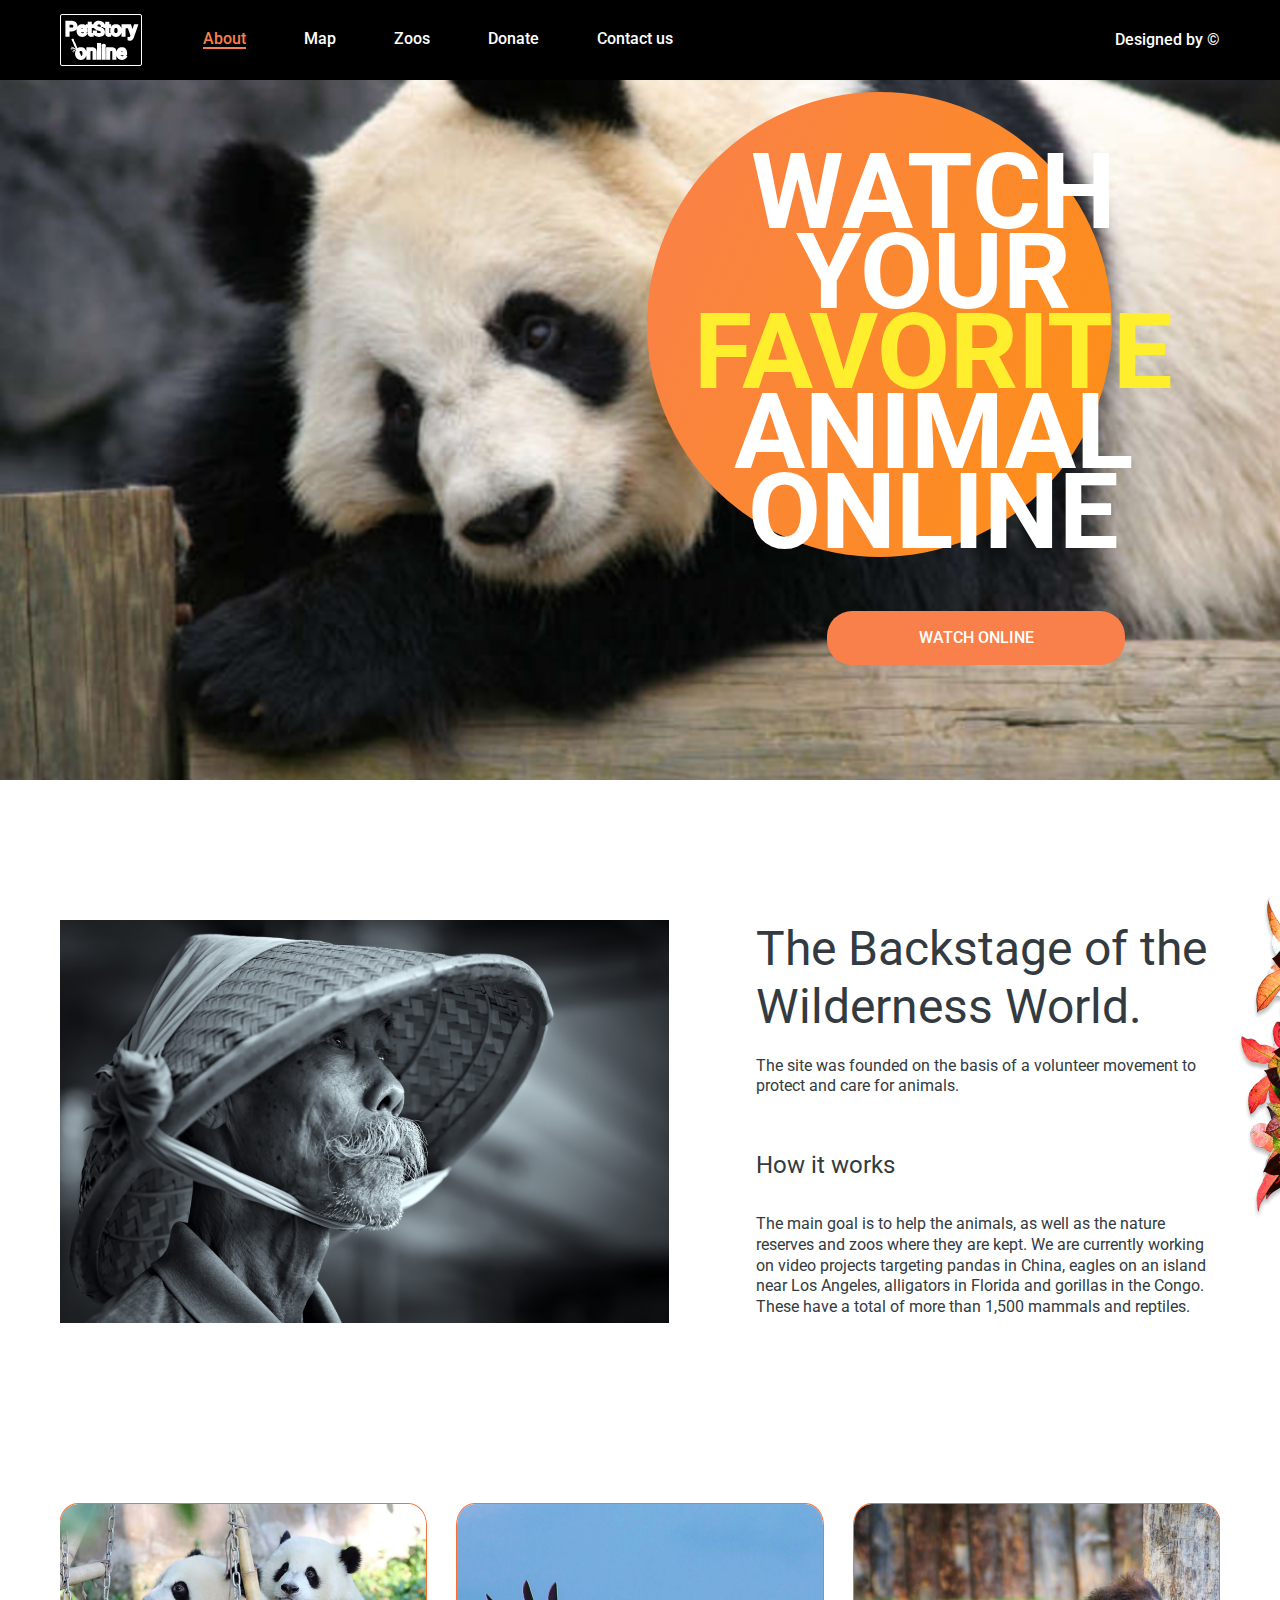
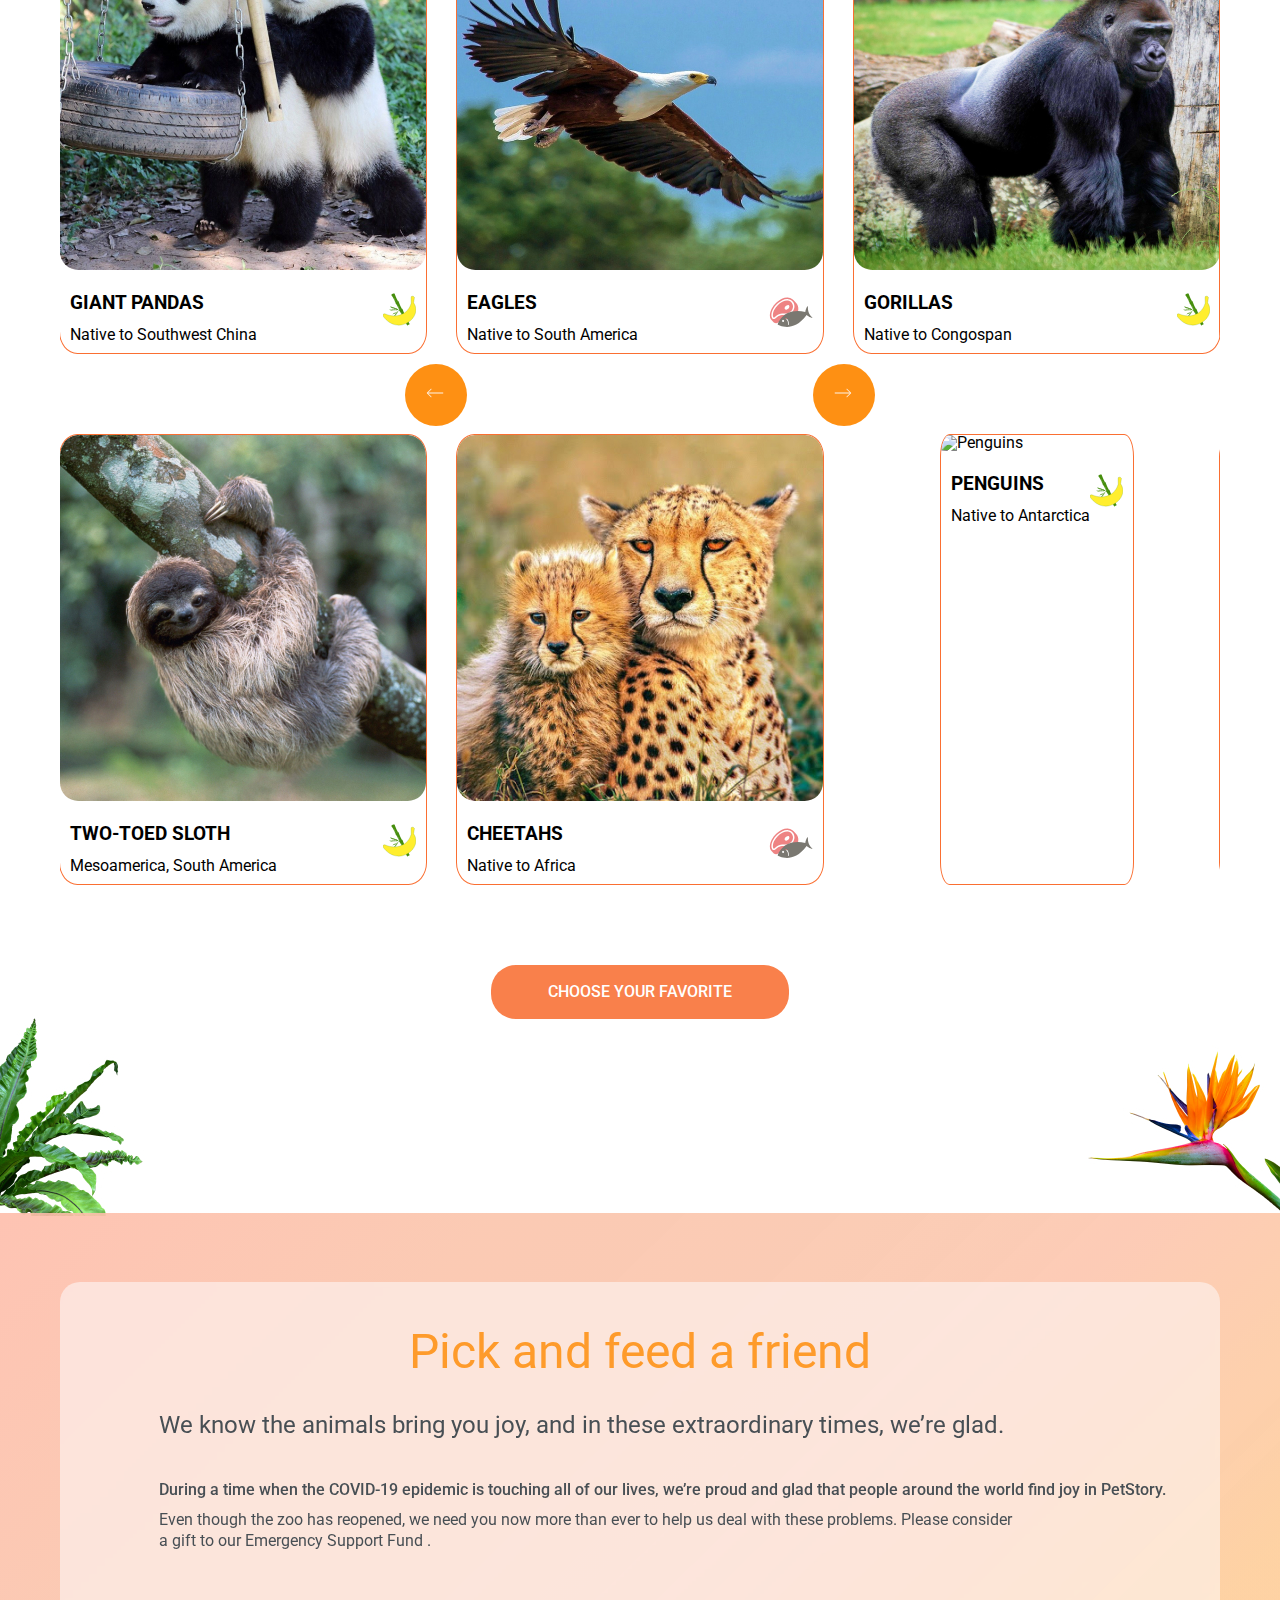
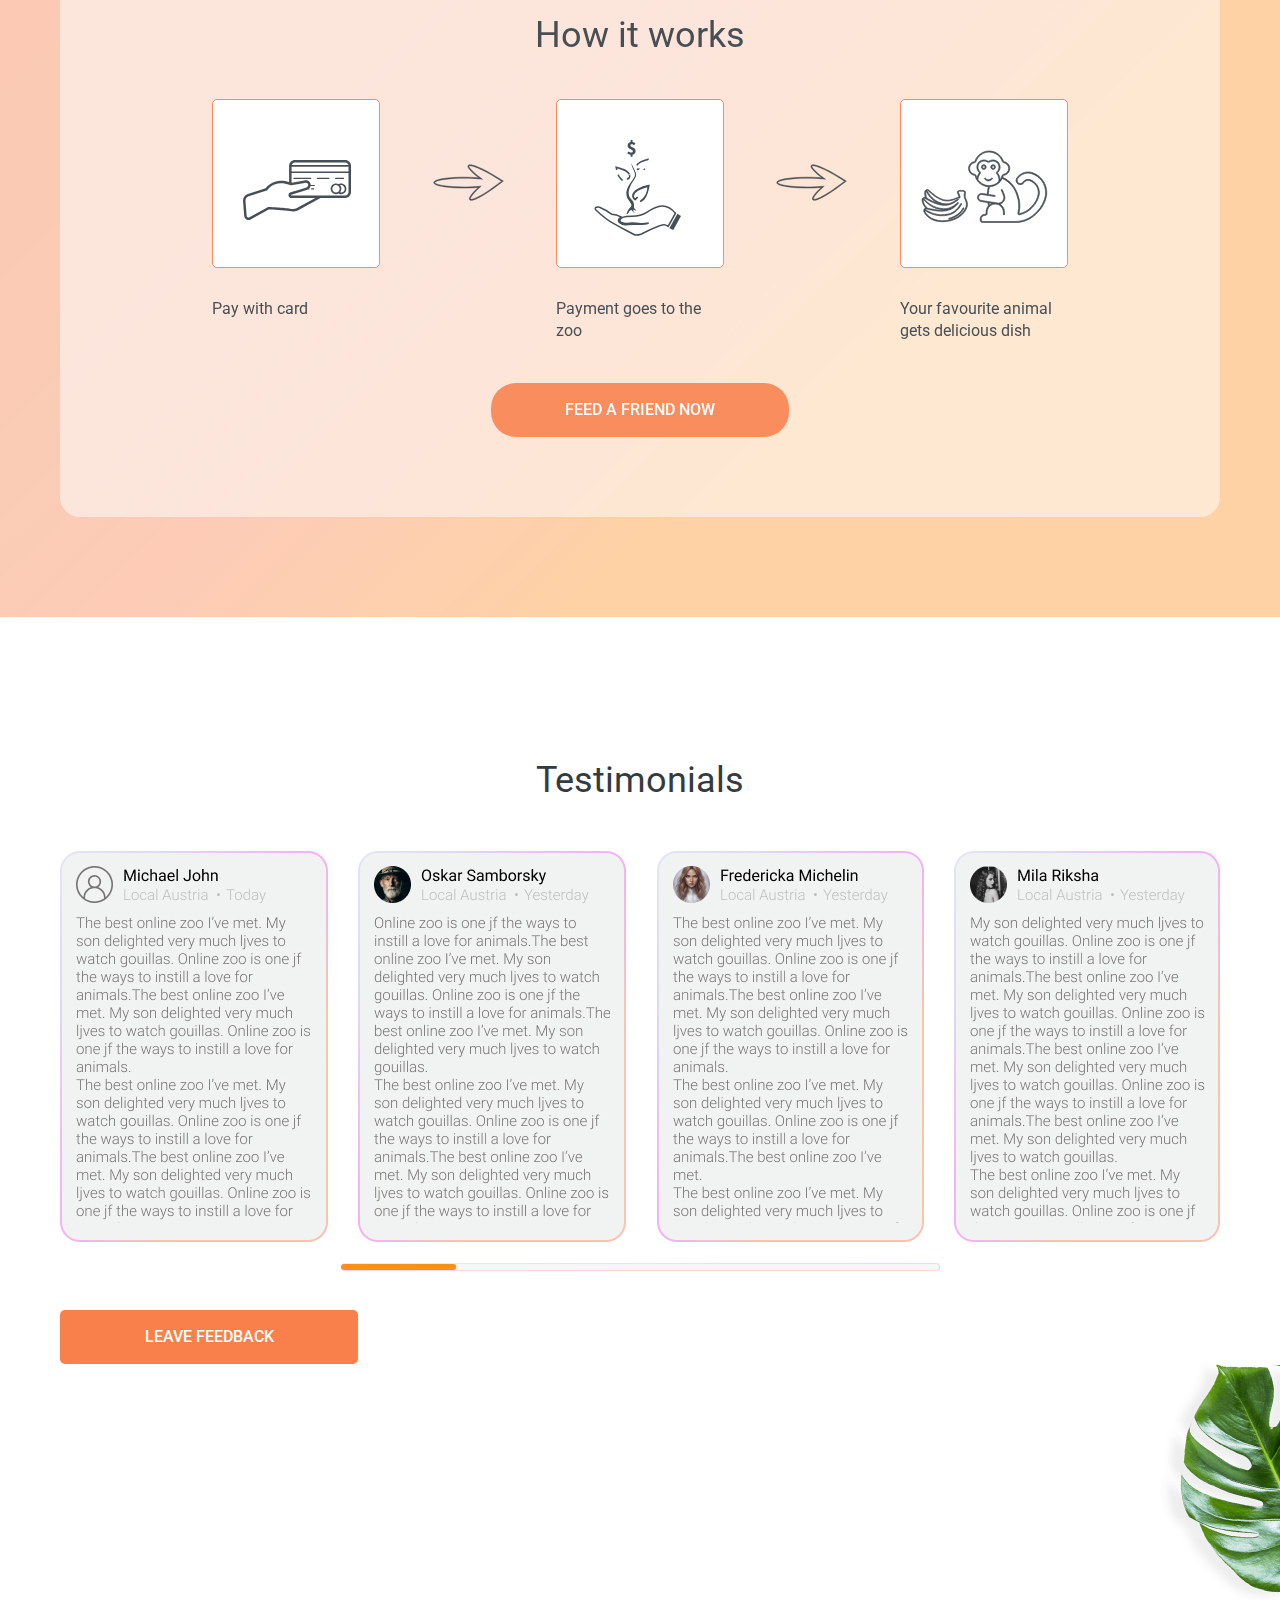
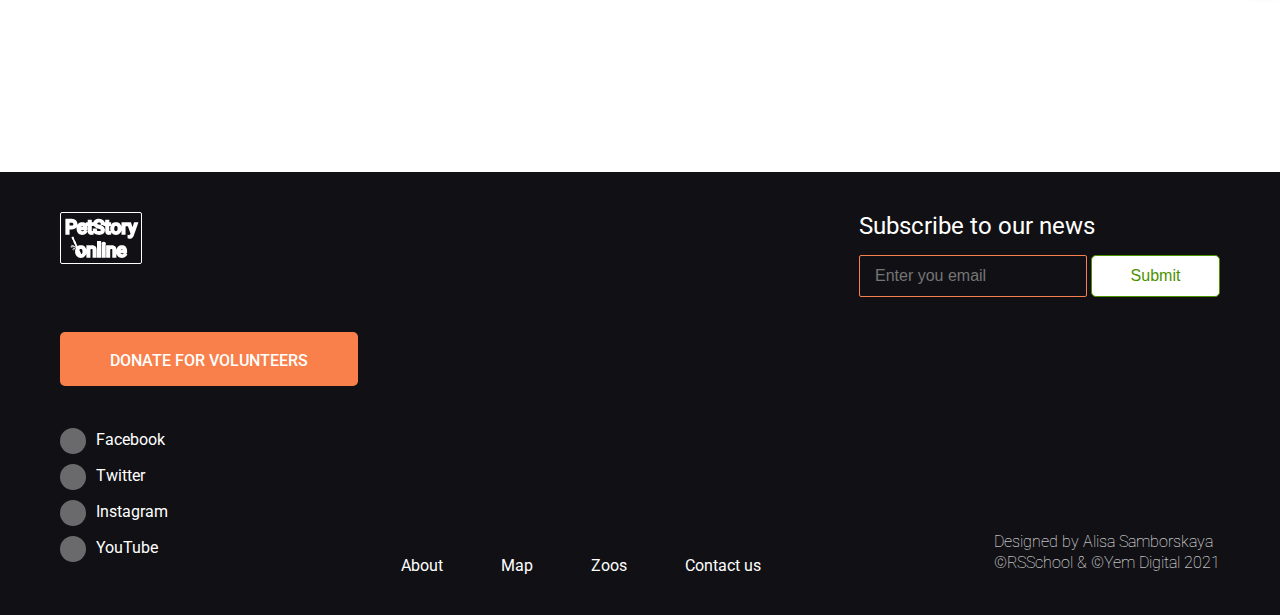
==== index.html @ d01688de "docs:add project on my git hub" ====
<!DOCTYPE html>
<html lang="en">

<head>
	<meta charset="UTF-8" />
	<meta http-equiv="X-UA-Compatible" content="IE=edge" />
	<meta name="viewport" content="width=device-width, initial-scale=1.0" />
	<link rel="stylesheet" href="./pages/desktop_petstory/style.css">
	<link href="https://fonts.googleapis.com/css2?family=Roboto:wght@100;300;400;500;700&display=swap"
		rel="stylesheet" />
	<title>Petstory</title>
</head>

<body>
	<div class="wrapper">
		<header class="header">
			<div class="header__conteiner conteiner">
				<div class="header__logo logo">
					<a class="logo__link" id="logotype" href="#">
						<img class="logo__image" src="./assets/icons/logo_footer.svg" alt="logo" />
						<img class="logo__image--mini" src="./assets/icons/PetStory online logo icon min.svg" alt="logo">
					</a>
				</div>

				<div class="header__menu menu">
					<ul class="menu__list">
						<li class="menu__item menu__item--active">
							<a class="menu__links" href="./index.html">About</a>
						</li>
						<li class="menu__item">
							<a class="menu__links" href="#">Map</a>
						</li>
						<li class="menu__item">
							<a class="menu__links" href="#">Zoos</a>
						</li>
						<li class="menu__item">
							<a class="menu__links" href="./pages/desktop_donate/index.html">Donate</a>
						</li>
						<li class="menu__item">
							<a class="menu__links" href="#">Contact us</a>
						</li>
					</ul>
				</div>

				<div class="header__menu-burger menu-burger">
					<div class="menu-burger__icon"><span></span>
						<nav class="menu-burger__body">
							<div class="menu-burger__logo">
								PetStory online
							</div>
							<ul class="menu-burger__list">
								<li class="menu-burger__item menu-burger__item--active"><a href="./index.html"
										class="menu-burger__list">About</a></li>
								<li class="menu-burger__item"><a href="#" class="menu-burger__list">Map</a></li>
								<li class="menu-burger__item"><a href="#" class="menu-burger__list">Zoos</a></li>
								<li class="menu-burger__item"><a href="./pages/desktop_donate/index.html"
										class="menu-burger__list">Donate</a></li>
								<li class="menu-burger__item"><a href="#" class="menu-burger__list">Contact us</a></li>
								<li class="menu-burger__item"><a href="https://www.figma.com/" target="_blank"
										class="menu-burger__list">Designed by ©</a></li>
							</ul>
						</nav>
					</div>

					<div class="menu-burger__fon"></div>
				</div>

				<div class="header__designed"><a href="https://www.figma.com/" target="_blank">Designed by ©</a></div>
			</div>
		</header>

		<main class="page">
			<div class="page__main-blok main-block">
				<div class="main-block__conteiner conteiner">
					<div class="main-block__body">
						<div class="main-block__orange-circle"></div>
						<h1 class="main-block__title">
							Watch your <span>favorite</span> animal online
						</h1>
						<button class="main-block__button button"><a href="https://www.youtube.com/watch?v=OObOQ2GElhA"
								target="_blank">watch online</a></button>
					</div>
				</div>

				<div class="main-block__image ibg">
					<img src="./assets/images/Giant Panda.jpg" alt="Panda" />
				</div>
			</div>
		</main>

		<section class="backstage">
			<div class="backstage__conteiner conteiner">
				<div class="backstage__body">
					<div class="backstage__image">
						<img src="./assets/images/bamboo-cap.jpg" alt="bamboo-cap" />
					</div>
					<div class="backstage__description discription">
						<h2 class="discription__title">
							The Backstage of the Wilderness World.
						</h2>
						<p class="discription__subtitle">
							The site was founded on the basis of a volunteer movement to
							protect and care for animals.
						</p>
						<p class="discription__min-title">How it works</p>
						<p class="discription__subtitle">
							The main goal is to help the animals, as well as the nature
							reserves and zoos where they are kept. We are currently working
							on video projects targeting pandas in China, eagles on an island
							near Los Angeles, alligators in Florida and gorillas in the
							Congo. These have a total of more than 1,500 mammals and
							reptiles.
						</p>
					</div>
					<div class="backstage__flowers-image">
						<img src="./assets/images/flower_foto1.jpg" alt="flower_foto1" />
					</div>
				</div>
			</div>
		</section>

		<section class="gallery">
			<div class="gallery__conteiner conteiner">
				<div class="gallery__body">

					<div class="gallery__slider">

						<div class="gallery__slider-line">

							<div class="gallery__grid-conteiner">

								<div class="gallery__images images">
									<div class="images__animals">
										<img class="images__foto" src="./assets/images/Panda gallery.jpg" alt="panda" />
									</div>
									<div class="images__footer">
										<div class="images__description">
											<p class="images__title">giant Pandas</p>
											<p class="images__sibtitle">Native to Southwest China</p>
										</div>
										<div>
											<img src="./assets/icons/banana-bamboo_icon.svg" alt="banana-bamboo" />
										</div>
									</div>
								</div>

								<div class="gallery__images images">
									<div class="images__animals">
										<img class="images__foto" src="./assets/images/Eagls gallery.jpg" alt="eagl" />
									</div>
									<div class="images__footer">
										<div class="images__description">
											<p class="images__title">Eagles</p>
											<p class="images__sibtitle">Native to South America</p>

										</div>
										<img src="./assets/icons/meet-fish_icon.svg" alt="steak_icon" />
									</div>
								</div>

								<div class="gallery__images images">
									<div class="images__animals">
										<img class="images__foto" src="./assets/images/Gorillaz gallery.jpg" alt="gorillaz" />
									</div>
									<div class="images__footer">
										<div class="images__description">
											<p class="images__title">Gorillas</p>
											<p class="images__sibtitle">Native to Congospan</p>

										</div>
										<img src="./assets/icons/banana-bamboo_icon.svg" alt="banana-bamboo" />
									</div>
								</div>

								<div class="gallery__images images">
									<div class="images__animals">
										<img class="images__foto" src="./assets/images/Seed gallery.jpg" alt="Seed" />
									</div>
									<div class="images__footer">
										<div class="images__description">
											<p class="images__title">Two-toed Sloth</p>
											<p class="images__sibtitle">Mesoamerica, South America</p>
										</div>
										<img src="./assets/icons/banana-bamboo_icon.svg" alt="banana-bamboo" />
									</div>
								</div>

								<div class="gallery__images images">
									<div class="images__animals">
										<img class="images__foto" src="./assets/images/Leopard gallery.jpg" alt="Leopard" />
									</div>
									<div class="images__footer">
										<div class="images__description">
											<p class="images__title">Cheetahs</p>
											<p class="images__sibtitle">Native to Africa</p>
										</div>
										<img src="./assets/icons/meet-fish_icon.svg" alt="steak_icon" />
									</div>
								</div>

								<div class="gallery__images images">
									<div class="images__animals">
										<img class="images__foto" src="./assets/images/penguins gallery.jpg" alt="Penguins" />
									</div>
									<div class="images__footer">
										<div class="images__description">
											<p class="images__title">Penguins</p>
											<p class="images__sibtitle">Native to Antarctica</p>
										</div>
										<img src="./assets/icons/banana-bamboo_icon.svg" alt="banana-bamboo" />
									</div>
								</div>
							</div>

							<div class="gallery__grid-conteiner">

								<div class="gallery__images images">
									<div class="images__animals">
										<img class="images__foto" src="./assets/images/bears gallery.jpg" alt="bears" />
									</div>
									<div class="images__footer">
										<div class="images__description">
											<p class="images__title">Bears</p>
											<p class="images__sibtitle">Native to America, Europe, Asia</p>
										</div>
										<div>
											<img src="./assets/icons/meet-fish_icon.svg" alt="steak_icon" />
										</div>
									</div>
								</div>

								<div class="gallery__images images">
									<div class="images__animals">
										<img class="images__foto" src="./assets/images/elephants gallery.jpg" alt="elephants" />
									</div>
									<div class="images__footer">
										<div class="images__description">
											<p class="images__title">Elephants</p>
											<p class="images__sibtitle">Native to Africa</p>

										</div>
										<img src="./assets/icons/banana-bamboo_icon.svg" alt="banana-bamboo" />
									</div>
								</div>

								<div class="gallery__images images">
									<div class="images__animals">
										<img class="images__foto" src="./assets/images/giraffes gallery.jpg" alt="giraffes" />
									</div>
									<div class="images__footer">
										<div class="images__description">
											<p class="images__title">Giraffes</p>
											<p class="images__sibtitle">Native to Africa</p>

										</div>
										<img src="./assets/icons/banana-bamboo_icon.svg" alt="banana-bamboo" />
									</div>
								</div>

								<div class="gallery__images images">
									<div class="images__animals">
										<img class="images__foto" src="./assets/images/kangaroos gallery.jpg" alt="kangaroos" />
									</div>
									<div class="images__footer">
										<div class="images__description">
											<p class="images__title">Kangaroos</p>
											<p class="images__sibtitle">Native to Australia</p>
										</div>
										<img src="./assets/icons/banana-bamboo_icon.svg" alt="banana-bamboo" />
									</div>
								</div>

								<div class="gallery__images images">
									<div class="images__animals">
										<img class="images__foto" src="./assets/images/lions gallery.jpg" alt="lions" />
									</div>
									<div class="images__footer">
										<div class="images__description">
											<p class="images__title">Lions</p>
											<p class="images__sibtitle">Native to Africa</p>
										</div>
										<img src="./assets/icons/meet-fish_icon.svg" alt="steak_icon" />
									</div>
								</div>

								<div class="gallery__images images">
									<div class="images__animals">
										<img class="images__foto" src="./assets/images/zebras gallery.jpg" alt="Zebras" />
									</div>
									<div class="images__footer">
										<div class="images__description">
											<p class="images__title">Zebras</p>
											<p class="images__sibtitle">Native to Africa</p>
										</div>
										<img src="./assets/icons/banana-bamboo_icon.svg" alt="banana-bamboo" />
									</div>
								</div>
							</div>

							<div class="gallery__grid-conteiner">
								<div class="gallery__images images">
									<div class="images__animals">
										<img class="images__foto" src="./assets/images/penguins gallery.jpg" alt="Penguins" />
									</div>
									<div class="images__footer">
										<div class="images__description">
											<p class="images__title">Penguins</p>
											<p class="images__sibtitle">Native to Antarctica</p>
										</div>
										<img src="./assets/icons/banana-bamboo_icon.svg" alt="banana-bamboo" />
									</div>
								</div>

								<div class="gallery__images images">
									<div class="images__animals">
										<img class="images__foto" src="./assets/images/lions gallery.jpg" alt="lions" />
									</div>
									<div class="images__footer">
										<div class="images__description">
											<p class="images__title">Lions</p>
											<p class="images__sibtitle">Native to Africa</p>
										</div>
										<img src="./assets/icons/meet-fish_icon.svg" alt="steak_icon" />
									</div>
								</div>

								<div class="gallery__images images">
									<div class="images__animals">
										<img class="images__foto" src="./assets/images/Seed gallery.jpg" alt="Seed" />
									</div>
									<div class="images__footer">
										<div class="images__description">
											<p class="images__title">Two-toed Sloth</p>
											<p class="images__sibtitle">Mesoamerica, South America</p>
										</div>
										<img src="./assets/icons/banana-bamboo_icon.svg" alt="banana-bamboo" />
									</div>
								</div>

								<div class="gallery__images images">
									<div class="images__animals">
										<img class="images__foto" src="./assets/images/Gorillaz gallery.jpg" alt="gorillaz" />
									</div>
									<div class="images__footer">
										<div class="images__description">
											<p class="images__title">Gorillas</p>
											<p class="images__sibtitle">Native to Congospan</p>

										</div>
										<img src="./assets/icons/banana-bamboo_icon.svg" alt="banana-bamboo" />
									</div>
								</div>

								<div class="gallery__images images">
									<div class="images__animals">
										<img class="images__foto" src="./assets/images/giraffes gallery.jpg" alt="giraffes" />
									</div>
									<div class="images__footer">
										<div class="images__description">
											<p class="images__title">Giraffes</p>
											<p class="images__sibtitle">Native to Africa</p>

										</div>
										<img src="./assets/icons/banana-bamboo_icon.svg" alt="banana-bamboo" />
									</div>
								</div>

								<div class="gallery__images images">
									<div class="images__animals">
										<img class="images__foto" src="./assets/images/Eagls gallery.jpg" alt="eagl" />
									</div>
									<div class="images__footer">
										<div class="images__description">
											<p class="images__title">Eagles</p>
											<p class="images__sibtitle">Native to South America</p>

										</div>
										<img src="./assets/icons/meet-fish_icon.svg" alt="steak_icon" />
									</div>
								</div>


							</div>
						</div>
					</div>

					<div class="gallery__button">
						<button class="gallery__button-style button">
							choose your favorite
						</button>
					</div>

					<div class="gallery__slider-circle">
						<div class="gallery__circle gallery__circle--left">
							<img class="gallery__vector--left" src="./assets/icons/Vector strelka left.svg" alt="circle-left">
						</div>
						<div class="gallery__circle gallery__circle--right">
							<img class="gallery__vector--right" src="./assets/icons/Vector strelka right.svg"
								alt="circle-right">
						</div>
					</div>

					<div class="gallery__flowers">
						<div class="gallery__flowers--left">
							<img class="gallery__palm--max" src="./assets/images/palm_foto.jpg" alt="palm_foto">
							<img class="gallery__palm--min" src="./assets/images/palm_foto-adaptiv.jpg" alt="palm_fono2">
						</div>

						<div class="gallery__flowers--right">
							<img class="gallery__strelitzia--max" src="./assets/images/strelitzia 1.jpg" alt="strelitzia">
							<img class="gallery__strelitzia--min" src="./assets/images/strelitzia 1 adaptiv.jpg"
								alt="strelitzia">
						</div>
					</div>
				</div>
			</div>
		</section>

		<section class="peak-and-feed">
			<div class="peak-and-feed__conteiner conteiner">
				<div class="peak-and-feed__body">
					<h2 class="peak-and-feed__title"><a href="./pages/desktop_donate/index.html"> Pick and feed a friend</a>
					</h2>
					<div class="peak-and-feed__description">
						<p class="peak-and-feed__subtitle">We know the animals bring you joy, and in these extraordinary
							times, we’re glad.</p>
						<p class="peak-and-feed__text">During a time when the COVID-19 epidemic is touching all of our lives,
							we’re proud and glad that people around the world find joy in PetStory.</p>
						<p class="peak-and-feed__subtext">Even though the zoo has reopened, we need you now more than ever to
							help us deal with these problems. Please consider<br> a gift to our <a
								href="./pages/desktop_donate/index.html">Emergency Support Fund .</a> </p>
					</div>

					<p class="peak-and-feed__how-it-works">How it works</p>

					<div class="peak-and-feed__card card">
						<div class="card__items">
							<div class="card__icon">
								<img class="card__images--pay" src="./assets/icons/pay.svg" alt="pay">
							</div>
							<p class="card__text">Pay with card</p>
						</div>

						<div class="card__strelka">
							<img class="card__vector" src="./assets/icons/VectorBigStrelka.svg" alt="Vector">
							<img class="card__vector--green-up" src="./assets/icons/green_arrow.svg" alt="green vector">
						</div>

						<div class="card__items">
							<div class="card__icon">
								<img class="card__images--zoo" src="./assets/icons/zoo.svg" alt="zoo">
							</div>
							<p class="card__text">Payment goes to the zoo</p>
						</div>


						<div class="card__strelka">
							<img class="card__vector" src="./assets/icons/VectorBigStrelka.svg" alt="Vector">
							<img class="card__vector--green-down" src="./assets/icons/green_arrow.svg" alt="green vector">
						</div>

						<div class="card__items">
							<div class="card__icon">
								<img class="card__images--monkey" src="./assets/icons/monkey.svg" alt="monkey">
							</div>
							<p class="card__text">Your favourite animal gets delicious dish</p>
						</div>
					</div>

					<button class="peak-and-feed__button button"><a href="./pages/desktop_donate/index.html"> Feed a friend
							now</a></button>
				</div>

			</div>
		</section>

		<section class="testimonials">
			<div class="testimonials__conteiner conteiner">
				<div class="testimonials__body">

					<h3 class="testimonials__title">Testimonials</h3>

					<div class="testimonials__items">

						<div class="testimonials__card">
							<img src="./assets/images/testimonials1.jpg" alt="testimonials">
						</div>

						<div class="testimonials__card">
							<img class="testimonials__images--max" src="./assets/images/testimonials2.jpg" alt="testimonials">
							<img class="testimonials__images--min" src="./assets/images/testimonials-adaptiv.jpg"
								alt="testimonials">
						</div>

						<div class="testimonials__card">
							<img class="testimonials__images--max" src="./assets/images/testimonials3.jpg" alt="testimonials">
							<img class="testimonials__images--min" src="./assets/images/testimonials-adaptiv2.jpg"
								alt="testimonials">
						</div>

						<div class="testimonials__card">
							<img class="testimonials__images--max" src="./assets/images/testimonials4.jpg" alt="testimonials">
							<img class="testimonials__images--min" src="./assets/images/testimonials-adaptiv3.jpg"
								alt="testimonials">
						</div>
					</div>

					<div class="testimonials__scrool">
						<img src="./assets/icons/line_scrol.svg" alt="line_scrol">
					</div>

					<button class="testimonials__button button">leave feedback</button>

					<div class="testimonials__foto">
						<img class="testimonials__flower" src="./assets/images/leav_foto.jpg" alt="leav_foto">
					</div>

				</div>
			</div>
		</section>

		<footer class="footer">
			<div class="footer__conteiner conteiner">
				<div class="footer__active">
					<div class="footer__logo-donate">
						<div class="footer__logo">
							<a href="#logotype">
								<img class="footer__logo--max" src="./assets/icons/logo_footer.svg" alt="logo">

							</a>
						</div>
						<div class="footer__button button"><a href="./pages/desktop_donate/index.html">donate for
								volunteers</a></div>
					</div>
					<div class="footer__input input">

						<div class="input__text">Subscribe to our news</div>

						<div class="input__subscrible">
							<input class="input__email" type="email" placeholder="Enter you email">
							<button class="input__button">Submit</button>

						</div>



					</div>
					<div class="footer__social--adaptiv">
						<a href="https://uk-ua.facebook.com" target="_blank" class="footer__links"><span><img
									src="./assets/icons/Ellipse for social.svg" alt="Ellipse"></span></a>
						<a href="https://twitter.com/?lang=ru" target="_blank" class="footer__links"><span><img
									src="./assets/icons/Ellipse for social.svg" alt="Ellipse"></span></a>
						<a href="https://www.instagram.com" target="_blank" class="footer__links"><span><img
									src="./assets/icons/Ellipse for social.svg" alt="Ellipse"></span></a>
						<a href="https://www.youtube.com" target="_blank" class="footer__links"><span><img
									src="./assets/icons/Ellipse for social.svg" alt="Ellipse"></span></a>
					</div>
				</div>

				<div class="footer__navigation">
					<div class="footer__social">
						<a href="https://uk-ua.facebook.com" target="_blank" class="footer__links"><span><img
									src="./assets/icons/Ellipse for social.svg" alt="Ellipse"></span>Facebook</a>
						<a href="https://twitter.com/?lang=ru" target="_blank" class="footer__links"><span><img
									src="./assets/icons/Ellipse for social.svg" alt="Ellipse"></span>Twitter</a>
						<a href="https://www.instagram.com" target="_blank" class="footer__links"><span><img
									src="./assets/icons/Ellipse for social.svg" alt="Ellipse"></span>Instagram</a>
						<a href="https://www.youtube.com" target="_blank" class="footer__links"><span><img
									src="./assets/icons/Ellipse for social.svg" alt="Ellipse"></span>YouTube</a>
					</div>

					<div class="footer__menu menu">
						<ul class="menu__list">
							<li class="menu__item">
								<a class="menu__links" href="#">About</a>
							</li>
							<li class="menu__item">
								<a class="menu__links" href="#">Map</a>
							</li>
							<li class="menu__item">
								<a class="menu__links" href="#">Zoos</a>
							</li>
							<li class="menu__item">
								<a class="menu__links" href="#">Contact us</a>
							</li>
						</ul>
					</div>

					<div class="footer__design">
						<p class="footer__end">Designed by Alisa Samborskaya</p>
						<p class="footer__end">©RSSchool & ©Yem Digital 2021</p>
					</div>

				</div>



			</div>

			<div class="footer__adaptiv adaptiv">
				<div class="adaptiv__logo">
					<img class="adaptiv__logo--min" src="./assets/icons/PetStory online footer adaptiv.svg" alt="logo">
				</div>

				<div class="adaptiv__social">
					<a href="https://uk-ua.facebook.com" target="_blank" class="footer__links"><span><img
								src="./assets/icons/Ellipse for social.svg" alt="Ellipse"></span></a>
					<a href="https://twitter.com/?lang=ru" target="_blank" class="footer__links"><span><img
								src="./assets/icons/Ellipse for social.svg" alt="Ellipse"></span></a>
					<a href="https://www.instagram.com" target="_blank" class="footer__links"><span><img
								src="./assets/icons/Ellipse for social.svg" alt="Ellipse"></span></a>
					<a href="https://www.youtube.com" target="_blank" class="footer__links"><span><img
								src="./assets/icons/Ellipse for social.svg" alt="Ellipse"></span></a>
				</div>

				<div class="adaptiv__button button"><a href="./pages/desktop_donate/index.html">donate for volunteers</a>
				</div>

				<div class="footer__design">
					<p class="footer__end">Designed by Alisa Samborskaya</p>
					<p class="footer__end">©RSSchool & ©Yem Digital 2021</p>
				</div>

				<div class="adaptiv__menu menu">
					<ul class="menu__list">
						<li class="menu__item">
							<a class="menu__links" href="#">About</a>
						</li>
						<li class="menu__item">
							<a class="menu__links" href="#">Map</a>
						</li>
						<li class="menu__item">
							<a class="menu__links" href="#">Zoos</a>
						</li>
						<li class="menu__item">
							<a class="menu__links" href="#">Contact us</a>
						</li>
					</ul>
				</div>
			</div>
		</footer>
	</div>

	<script src="./pages/desktop_petstory/script.js"></script>
</body>

</html>
---- pages/desktop_petstory/style.css ----
/*---------add font recoleta regular-----------------------------------------------------------------------------------*/
@font-face {
	font-family: 'Recoleta';
	src: local('Recoleta Regular'), local('Recoleta-Regular'),
		url('../../assets/fonts/Recoleta-Regular/Recoleta-Regular.woff2') format('woff2'),
		url('../../assets/fonts/Recoleta-Regular/Recoleta-Regular.woff') format('woff'),
		url('../../assets/fonts/Recoleta-Regular/Recoleta-Regular.ttf') format('truetype');
	font-weight: 400;
	font-style: normal;
}

/*----------add zero style---------------------------------------------------------------------------------*/
* {
	padding: 0px;
	margin: 0px;
	border: 0px;
}

*,
*:before,
*:after {
	box-sizing: border-box;
}

html,
body {
	height: 100%;
	min-width: 320px;
	max-width: 1600px;
	margin: 0 auto;
}

body {
	font-family: 'Roboto', sans-serif;
	color: #000;
	line-height: 1;
	font-size: 16px;
	-ms-text-size-adjust: 100%;
	-moz-text-size-adjust: 100%;
	-webkit-text-size-adjust: 100%;
	-webkit-font-smoothing: antialiased;
	-moz-osx-font-smoothing: grayscale;
}

body._lock {
	overflow: hidden;
}

input,
button,
textarea {
	font-size: inherit;
}

button {
	cursor: pointer;
	color: inherit;
	background-color: inherit;
}

a {
	color: inherit;
}

a:link,
a:visited {
	text-decoration: none;
}

a:hover {
	text-decoration: none;
}

ul li {
	list-style: none;
}

img {
	vertical-align: top;
}

h1,
h2,
h3,
h4,
h5,
h6 {
	font-weight: inherit;
	font-size: inherit;
}

/*--------------------------------------------------------------------------------------------*/
.wrapper {
	min-height: 100%;
	overflow: hidden;
}

.conteiner {
	max-width: 1160px;
	margin: 0 auto;
}

.ibg {
	position: relative;
}

.ibg img {
	position: absolute;
	width: 100%;
	height: 100%;
	top: 0;
	left: 0;
	object-fit: cover;
}

/*--------HEADER------------------------------------------------------------------------*/

.header {
	background-color: #000;
	height: 80px;
	position: relative;
	z-index: 2;
}

.header__conteiner {
	color: #FFFFFF;
	display: flex;
	justify-content: space-between;
	align-items: center;
	font-family: 'Roboto', sans-serif;
	font-weight: 500;
	font-size: 1rem;

}

.header__logo {
	margin: 14px 0;
}

.logo__link {
	display: block;
}

.logo__image--mini,
.menu-burger__icon {
	display: none;
}

.header__menu {
	margin: 0 320px 0 0;
}

.menu__list {
	display: flex;
}

.menu__item {
	position: relative;
	margin: 0 58px 0 0;
}

.menu__item:last-child {
	margin: 0;
}

.menu__item--active {
	color: #F9804B;
	border-bottom: 2px solid #F9804B;
}

.menu__links:hover {
	color: #F9804B;
	transition: all 0.4s;
}

.menu__item:hover {
	color: #F9804B;
	transition: all 0.4s;
}

.menu__item::after {
	content: " ";
	position: absolute;
	left: 50%;
	width: 0;
	height: 2px;
	background-color: #F9804B;
	transition: all 0.4s;
	bottom: -2px;
}

.menu__item:hover::after {
	left: 0;
	width: 100%;
}

.header__designed a:hover {
	color: #F9804B;
	transition: all 0.4s;
	cursor: pointer;
}

@media (max-width:1220px) {
	.conteiner {
		max-width: 1140px;
	}

	.header__conteiner {
		padding: 0 30px;
	}

	.header__menu {
		margin: 0 180px 0 0;
	}

	.header__conteiner {
		font-weight: 400;
		font-size: 1rem;
	}

	.menu__item {
		margin: 0 48px 0 0;
	}
}

@media (max-width: 992px) {
	.conteiner {
		max-width: 960px;
	}

	.header__menu {
		margin: 0 70px 0 0;
	}

	.menu__item {
		margin: 0 30px 0 0;
	}
}

@media (max-width: 768px) {
	.conteiner {
		max-width: 720px;
	}

	.header {
		position: fixed;
		top: 0;
		left: 0;
		z-index: 10;
		height: 34px;
		width: 100%;
	}

	.header__menu,
	.header__designed,
	.logo__image {
		display: none;
	}

	.logo__image--mini {
		display: block;
	}

	.header__logo {
		margin: 4px 0;
	}

	.menu-burger__icon {
		position: relative;
		display: block;
		width: 25px;
		height: 16px;
		cursor: pointer;
		z-index: 10;
	}

	.menu-burger__icon span,
	.menu-burger__icon::after,
	.menu-burger__icon::before {
		position: absolute;
		height: 2px;
		width: 100%;
		transition: all 0.5s;
		border-radius: 2px;
		background-color: #FFFFFF;
	}

	.menu-burger__icon::after {
		content: " ";
		top: 0;
	}

	.menu-burger__icon::before {
		content: " ";
		bottom: 0;
	}

	.menu-burger__icon span {
		content: " ";
		top: 50%;
		transform: scale(1) translate(0px, -50%);
	}

	.menu-burger__icon._active span {
		transform: scale(0) translate(0px, -50%);
		background-color: #111115;
	}

	.menu-burger__icon._active::after {
		top: 50%;
		transform: rotate(-45deg) translate(0px, -50%);
		background-color: #111115;
		z-index: 1;
	}

	.menu-burger__icon._active::before {
		bottom: 50%;
		transform: rotate(45deg) translate(0px, 50%);
		background-color: #111115;
		z-index: 1;
	}

	.menu-burger__body {
		position: fixed;
		top: 0;
		left: 100%;
		width: 100%;
		height: 329px;
		background-color: #FFFFFF;
		color: #000;
		transition: left 0.4s ease 0s;
		padding: 10px;
		overflow: auto;
	}

	.menu-burger__body._active {
		left: 0;
	}

	.menu-burger__logo {
		width: 65.6px;
		height: 41.6px;
		color: #FE9013;
		text-align: center;
		vertical-align: middle;
		border: 0.8px solid #FE9013;
		border-radius: 2px;
		font-weight: 400;
		font-size: 1rem;
		line-height: 120%;
		margin: 0 0 33px 0
	}

	.menu-burger__item {
		position: relative;
		margin: 0 0 15px 0;
		font-weight: 400;
		font-size: 1rem;
		line-height: 140%;
		color: #333B41;
		transition: all 0.4s;
	}

	.menu-burger__item:hover {
		color: #FE9013;
	}

	.menu-burger__item:last-child {
		margin-bottom: 0;
	}

	.menu-burger__item--active {
		color: #FE9013;
	}

	.menu-burger__fon {
		background: #000000;
		opacity: 0.7;
		height: 100vh;
		width: 100vw;
		position: absolute;
		top: 0;
		left: 0;
		display: none;
		transition: all 0.4s;
	}

	.menu-burger__fon._active {
		display: block;
		transition: all 0.4s;
	}
}

@media (max-width: 576px) {
	.conteiner {
		max-width: 540px;
	}
}


/*-------Page--------------------------------------------------------*/

.main-block {
	position: relative;
}

.main-block__body {
	position: relative;
	z-index: 1;
	max-width: 573px;
	top: 12px;
	left: calc(50% - 465px/2 + 239.5px);
}

.main-block__orange-circle {
	position: absolute;
	z-index: -1;
	width: 465px;
	height: 465px;
	border-radius: 50%;
	/* left: calc(50% - 465px/2 + 239.5px);*/
	background: linear-gradient(113.96deg, #F9804B 1.49%, #FE9013 101.44%);
}

.main-block__title {
	padding: 60px 0 60px 0;
	left: calc(50% - 500.31px/2 + 330.15px);
	font-family: 'Roboto';
	font-style: normal;
	font-weight: 700;
	font-size: 6.656rem;
	line-height: 75%;
	text-align: center;
	text-transform: uppercase;
	color: #FFFFFF;
}

.main-block__title span {
	color: #FFEE2E;
}

.main-block__button {
	margin: 0 0 0 180px;
}

.button {
	width: 298px;
	height: 54px;
	background: #F9804B;
	border-radius: 25px;
	color: #FFFFFF;
	font-family: 'Roboto', sans-serif;
	font-weight: 500;
	font-size: 1rem;
	text-align: center;
	line-height: 1.4rem;
	text-transform: uppercase;
}

.button:hover {
	background: #FE9013;
	transition: all 0.5s;
}

.button:active {
	background: #4B9200;
	transition: all 0s;
}

.main-block__image {
	position: absolute;
	width: 100%;
	height: 700px;
	top: 0;
	left: 0;
}

.main-block__image--donate {
	height: 390px;
}

@media (max-width:1220px) {
	.conteiner {
		max-width: 1140px;
	}

	.main-block__body {
		left: calc(50% - 400.25px/2 + 214.12px);
		max-width: 400px;
	}

	.main-block__image {
		height: 504px;
	}

	.main-block__orange-circle {
		width: 367px;
		height: 367px;
		border-radius: 50%;
		top: -21px;
		right: 100px;
	}

	.main-block__title {
		padding: 40px 0 40px 0;
		font-weight: 700;
		font-size: 5.3125rem;
		line-height: 75%;
	}

	.main-block__button {
		margin: 0 0 0 65px;
	}

	.main-block__image--donate {
		height: 390px;
	}
}

@media (max-width: 992px) {
	.conteiner {
		max-width: 960px;
	}
}

@media (max-width: 872px) {
	.conteiner {
		max-width: 840px;
	}

	.main-block__body {
		left: calc(42% - 400.25px/2 + 214.12px);
	}
}

@media (max-width: 768px) {
	.conteiner {
		max-width: 720px;
	}

	.main-block__body {
		left: calc(50% - 237.6px/2 + 130.44px);
		max-width: 256px;
	}

	.main-block__orange-circle {
		width: 237.6px;
		height: 237.6px;
		top: 30px;
		left: -30px;
	}

	.main-block__title {
		font-size: 3.40125rem;
		line-height: 75%;
		padding: 75px 0 0 0;
	}

	.main-block__image {
		height: 373px;
	}

	.main-block__image--donate {
		height: 335px;
	}

	.main-block__button {
		position: absolute;
		right: 240px;
		bottom: -40px;
	}
}

@media (max-width: 576px) {
	.conteiner {
		max-width: 540px;
	}

	.main-block__body {
		left: calc(50% - 119.09px/2 + 62.45px);
		max-width: 128px;
	}

	.main-block__image--donate {
		height: 187px;
	}

	.main-block__orange-circle {
		width: 119.09px;
		height: 119.09px;
		top: 30px;
		left: -30px;
	}

	.main-block__title {
		font-size: 1.75rem;
		line-height: 75%;
		padding: 50px 0 0 0;
	}

	.main-block__image {
		height: 189px;
	}

	.main-block__button {
		position: absolute;
		right: -8%;
		bottom: -95px;
	}
}


/*-----Backstage------------------------------------------------------------*/

.backstage__body {
	padding: 267px 0 0 0;
}

.backstage__body {
	display: flex;
	position: relative;
}

.backstage__description {
	width: 465px;
	margin: 0 0 0 87px;
}

.discription__title {
	font-weight: 400;
	font-size: 3rem;
	line-height: 120%;
	color: #333B41;
	margin: 0 0 20px 0;

}

.discription__subtitle {
	font-style: normal;
	font-weight: 400;
	font-size: 1rem;
	line-height: 130%;
	color: #333B41;

}

.discription__min-title {
	font-style: normal;
	font-weight: 400;
	font-size: 1.5rem;
	line-height: 120%;
	color: #333B41;
	margin: 54px 0 34px 0;
}

.backstage__flowers-image {
	position: absolute;
	right: -220px;
	top: 135px;
}

@media (max-width:1220px) {
	.conteiner {
		max-width: 1140px;
	}

	.backstage__body {
		padding: 151px 10px 0 10px;
		max-width: 960px;
		margin: 0 auto;
	}

	.backstage__image {
		height: 408px;
		width: 455px;
	}

	.backstage__image img {
		width: 100%;
		height: 100%;
		object-fit: cover;
	}

	.backstage__description {
		max-width: 454px;
		margin: 0 0 0 31px;
	}

	.backstage__flowers-image {
		display: none;
	}

}

@media (max-width: 992px) {
	.conteiner {
		max-width: 960px;
	}

	.backstage__body {
		justify-content: space-between;
	}

	.backstage__image {
		height: 358px;
		width: 405px;
	}

	.backstage__image img {
		width: 100%;
		height: 100%;
		object-fit: cover;
	}

	.discription__title {
		font-size: 2rem;
		line-height: 110%;
		margin: 0 0 10px 0;
	}

	.discription__min-title {
		line-height: 110%;
		margin: 40px 0 25px 0;
	}
}


@media (max-width: 768px) {
	.conteiner {
		max-width: 720px;
	}

	.backstage__description {
		max-width: 75%;
		padding: 0 15px 0 0;
	}

	.backstage__image {
		display: none;
	}

	.backstage__flowers-image {
		display: block;
		height: 476px;
		right: -15px;
		top: 105px;
	}

	.backstage__flowers-image img {
		height: 100%;
	}

	.discription__title {
		font-size: 3rem;
		line-height: 110%;
		margin: 0 0 20px 0;
	}

	.discription__min-title {
		font-size: 1.5rem;
		line-height: 110%;
		margin: 30px 0 20px 0;
	}
}


@media (max-width: 576px) {
	.conteiner {
		max-width: 540px;
	}

	.backstage__description {
		max-width: none;
		padding: 0 45px 0 0;
	}

	.discription__title {
		font-size: 1.5rem;
		margin: 0 0 10px 0;
	}

	.discription__min-title {
		font-size: 1.5em;
		margin: 20px 0 10px 0;
	}

	.backstage__flowers-image {
		display: block;
		height: 217px;
		right: -15px;
		top: 95px;
	}

	.backstage__flowers-image img {
		height: 100%;
	}

}


/*--------Gallery-------------------------------------------------------------*/

.gallery__body {
	margin: 180px 0 92px 0;

}

.gallery__grid-conteiner {
	display: grid;
	grid-template: 1fr 1fr / 1fr 1fr 1fr;
	gap: 80px 30px;
	justify-items: center;
}

.gallery__line {
	display: flex;
	transition: all ease 1s;
}

.gallery__images {
	border: 1px solid #FA6F32;
	border-radius: 5%;
	position: relative;
	cursor: pointer;
	overflow: hidden;
	transition: all 0.4s;
}

.images__slide {
	position: absolute;
	bottom: -8px;
	opacity: 1;
	transition: all 0.5s;
}

.images__animals {
	border-radius: 5%;
	overflow: hidden;
	transition: all 0.4s;
}

.gallery__images:hover .images__animals {
	transform: scale(1.1);
	transition: all 0.5s;
}

.gallery__images:hover .images__footer {
	color: #FFFFFF;
	background-color: #000000;
	transition: all 0.4s;
}

.images__footer {
	display: flex;
	justify-content: space-between;
	align-items: center;
	padding: 10px 10px;
	transition: all 0.2s;
}

.images__title {
	font-style: normal;
	font-weight: 700;
	font-size: 1.2rem;
	line-height: 140%;
	text-transform: uppercase;
	margin: 10px 0;
}

.images__subtittle {
	font-style: normal;
	font-weight: 300;
	font-size: 0.9375rem;
	line-height: 120%;
}

.gallery__slider {
	overflow: hidden;
}

.gallery__slider-line {
	display: flex;
	transition: all 0.5s;
}

.gallery__button {
	display: flex;
	justify-content: space-around;
	margin: 80px 0 0 0;
}

.gallery__slider-circle {
	display: flex;
	justify-content: space-between;
	position: relative;
	bottom: 645px;
}

.gallery__circle {
	width: 62px;
	height: 62px;
	border-radius: 50%;
	background-color: #FE9013;
	cursor: pointer;
}

.gallery__circle:active {
	background-color: #4B9200;
}

.gallery__circle--left {
	position: relative;
	right: 100px;
}

.gallery__vector--left {
	position: absolute;
	top: 24px;
	left: 21px;
}

.gallery__circle--right {
	position: relative;
	left: 100px;
}

.gallery__vector--right {
	position: absolute;
	top: 24px;
	left: 21px;
}

.gallery__flowers {
	position: relative;
}

.gallery__flowers--left {
	position: absolute;
	bottom: -95px;
	left: -220px;
	z-index: -1;
}

.gallery__palm--min {
	display: none;
}

.gallery__flowers--right {
	position: absolute;
	bottom: -95px;
	z-index: -1;
	left: 1012px;
}

.gallery__strelitzia--min {
	display: none;
}

@media (max-width:1380px) {

	.gallery__body {
		margin: 180px 0 132px 0;
	}

	.gallery__slider-circle {
		justify-content: space-evenly;
		bottom: 655px;
	}

	.gallery__circle--left {
		right: 0;
	}

	.gallery__circle--right {
		left: 0;
	}

	.gallery__palm--max,
	.gallery__strelitzia--max {
		display: none;
	}

	.gallery__palm--min,
	.gallery__strelitzia--min {
		display: block;
	}

	.gallery__flowers--left {
		bottom: -135px;
		left: -100px;
	}

	.gallery__flowers--right {
		bottom: -135px;
		left: 1015px;
	}

}

@media (max-width:1220px) {
	.conteiner {
		max-width: 1140px;
		margin: 0 auto;
	}

	.gallery__body {
		margin: 142px 0 85px 0;
	}

	.gallery__grid-conteiner {
		padding: 0 20px;
	}

	.gallery__grid-conteiner--hide {
		margin: 0px 0 0 200px;
	}

	.gallery__images:hover .images__footer {
		transform: translate(0px, 0px);
	}

	.images {
		width: 294px;
	}

	.images__foto {
		width: 100%;
		object-fit: cover;
	}

	.images:hover .images__slide {
		bottom: -93px;
	}

	.images__subtittle span {
		padding: 0 0 0 50px;
	}

	.gallery__slider-circle-circle {
		bottom: 580px;
	}

	.gallery__flowers--left {
		bottom: -90px;
		left: -30px;
	}

	.gallery__flowers--right {
		bottom: -90px;
		left: 930px;
	}

}

@media (max-width:1040px) {
	.conteiner {
		max-width: 1000px;
	}

	.gallery__flowers--left {
		bottom: -90px;
		left: -10px;
	}

	.gallery__flowers--right {
		bottom: -90px;
		left: 767px;
	}
}

@media (max-width:992px) {
	.conteiner {
		max-width: 960px;
	}

	.gallery__grid-conteiner {
		grid: 1fr 1fr/1fr 1fr;
	}

	.gallery__body {
		margin: 112px 0 85px 0;
	}

	.images {
		width: auto;
	}

	.images:nth-last-child(1) {
		display: none;
	}

	.images:nth-last-child(2) {
		display: none;
	}

	.gallery__slider-circle {
		bottom: 655px;
	}

	.gallery__flowers--right {
		left: 725px;
	}
}

@media (max-width: 872px) {
	.conteiner {
		max-width: 840px;
	}

	.gallery__grid-conteiner {
		gap: 100px 15px;
	}

	.gallery__flowers--right {
		left: 603px;
	}
}

@media (max-width: 768px) {
	.conteiner {
		max-width: 720px;
	}

	.gallery__body {
		margin: 80px 0 40px 0;
	}

	.images {
		max-width: 286px;
	}

	.images__foto {
		width: 100%;
		object-fit: cover;
	}

	.gallery__slider-circle {
		bottom: 573px;
	}

	.gallery__flowers--left {
		bottom: -43px;
		left: -13px;
	}

	.gallery__flowers--right {
		bottom: -43px;
		left: 490px;
	}
}

@media (max-width: 660px) {
	.conteiner {
		max-width: 640px;
	}

	.gallery__flowers--left {
		bottom: -60px;
	}

	.gallery__flowers--right {
		bottom: -60px;
		left: 425px;
	}
}

@media (max-width: 576px) {
	.conteiner {
		max-width: 540px;
	}

	.gallery__grid-conteiner {
		grid: 1fr / 1fr;
		gap: 40px 0px;
	}

	.gallery__body {
		margin: 40px 0 60px 0;
	}

	.gallery__slider {
		overflow: visible;
	}

	.gallery__slider-circle {
		display: none;
	}

	.images:hover .images__slide {
		bottom: -80px;
	}

	/* .gallery__flowers--left {
        bottom: -61px;
    }


    .gallery__flowers--right {
        bottom: -61px;
        left: 453px;
    } */

	.gallery__palm--min,
	.gallery__strelitzia--min {
		max-height: 71px;
	}
}

@media (max-width: 360px) {
	/* .gallery__flowers--right {
        left: 255px;
    } */
}

/*-----Peak-and-feed--------------------------------------------------------------*/

.peak-and-feed {

	height: 1004px;
	background: linear-gradient(315.75deg, rgba(254, 210, 144, 0.7) 30.06%, #FEBDAB 100.95%, rgba(254, 210, 144, 0.7) 106.36%), linear-gradient(315.75deg, rgba(254, 189, 171, 0.74) 30.06%, rgba(243, 169, 248, 0.66) 50.74%, #E0D8F0 80.49%, #EAF7FE 127.9%, #EAF7FE 149.54%), linear-gradient(315.75deg, rgba(254, 189, 171, 0.74) 30.06%, rgba(243, 169, 248, 0.66) 50.74%, #E0D8F0 80.49%, #EAF7FE 127.9%, #EAF7FE 149.54%);
	opacity: 0.9;
}

.peak-and-feed__conteiner {
	padding: 69px 0 0 0;
}

.peak-and-feed__body {

	height: 835px;
	background: rgba(253, 253, 255, 0.52);
	backdrop-filter: blur(2px);
	border-radius: 20px;
}

.peak-and-feed__title {
	font-weight: 400;
	font-size: 3rem;
	line-height: 120%;
	text-align: center;
	padding: 41px 0 30px 0;
	color: #FE9013;
}

.peak-and-feed__description {
	margin: 0 0 0 99px;
}

.peak-and-feed__subtitle {
	font-weight: 400;
	font-size: 1.5rem;
	line-height: 120%;
	color: #333B41;
	margin: 0 0 40px 0;

}

.peak-and-feed__text {
	font-weight: 500;
	font-size: 1rem;
	line-height: 130%;
	color: #333B41;
	margin: 0 0 10px 0;
}

.peak-and-feed__subtext {
	font-weight: 400;
	font-size: 1rem;
	line-height: 130%;
	color: #333B41;
	margin: 0 0 60px 0;
}

.peak-and-feed__how-it-works {
	font-weight: 400;
	font-size: 2.25rem;
	line-height: 130%;
	color: #333B41;
	text-align: center;
	margin: 0 0 40px 0;
}

.card {
	display: flex;
	justify-content: space-evenly;
}

.card__items {
	width: 168px;
}

.card__icon {
	position: relative;
	width: 168px;
	height: 169px;
	background-color: #FFFFFF;
	border: 1px solid #F9804B;
	border-radius: 5px;
	margin: 0 0 30px 0;
}

.card__images--pay {
	position: absolute;
	top: 60px;
	left: 30px;
}

.card__images--zoo {
	position: absolute;
	top: 40px;
	left: 37px;
}

.card__images--monkey {
	position: absolute;
	top: 50px;
	left: 20px;
}


.card__strelka {
	margin: 65px -100px;
}

.card__vector--green-up,
.card__vector--green-down {
	display: none;
}

.card__text {
	font-weight: 400;
	font-size: 1rem;
	line-height: 140%;
	color: #333B41;
}

.peak-and-feed__button {
	position: absolute;
	bottom: 80px;
	left: calc(50% - 298px/2);
}

@media (max-width:1220px) {
	.conteiner {
		max-width: 1140px;
	}

	.peak-and-feed {
		height: 876px;
	}

	.peak-and-feed__conteiner {
		padding: 30px 0 0 0;
	}

	.peak-and-feed__body {
		height: 796px;
		margin: 0 30px;
	}

	.peak-and-feed__description {
		margin: 0 0 0 49px;
	}

	.peak-and-feed__title {
		padding: 30px 0 20px 0;
	}

	.peak-and-feed__subtitle {
		margin-bottom: 20px;
	}

	.peak-and-feed__subtext {
		margin-bottom: 40px;
	}

	.peak-and-feed__button {
		bottom: 55px;
	}
}

@media (max-width: 992px) {
	.conteiner {
		max-width: 960px;
	}

	.peak-and-feed__description {
		margin: 0 0 0 20px;
	}

	.peak-and-feed__button {
		bottom: 40px;
	}

	.card__strelka {
		margin: 65px -20px;
	}



}


@media (max-width: 768px) {

	.peak-and-feed {
		height: 781px;
	}

	.peak-and-feed__conteiner {
		padding: 20px 0 0 0;
	}

	.peak-and-feed__body {
		height: 741px;
		margin: 0 0;
		padding: 0 10px;
	}

	.peak-and-feed__title {
		font-size: 2.625rem;
		padding: 10px 0 20px 0;
	}

	.peak-and-feed__subtitle {
		font-size: 1.375rem;
	}

	.peak-and-feed__subtext {
		margin-bottom: 30px;
	}

	.peak-and-feed__how-it-works {
		margin: 0 0 20px 0;
	}

	.card__vector {
		display: none;
	}

	.card__vector--green-up,
	.card__vector--green-down {
		display: block;
	}

	.card__strelka {
		margin: -15px -20px;
		z-index: 1;
	}
}

@media (max-width: 576px) {
	.conteiner {
		max-width: 540px;
	}

	.peak-and-feed__title {
		font-size: 1.5rem;
		padding: 20px 0 10px 0;
	}

	.peak-and-feed__subtitle {
		font-size: 1.125rem;
		margin: 0 0 20px 0;
	}

	.peak-and-feed__text,
	.peak-and-feed__subtext {
		display: none;
	}

	.peak-and-feed__how-it-works {
		font-size: 1.5rem;
		margin: 0 0 20px 0;
	}

	.peak-and-feed {
		height: 1082px;
	}

	.peak-and-feed__body {
		height: 1042px;
	}

	.card {
		flex-direction: column;
		align-items: center;
	}

	.card__strelka {
		position: relative;
	}

	.card__vector--green-up,
	.card__vector--green-down {
		position: absolute;
		transform: rotate(90deg);
		left: 52px;
		top: -70px;
	}

	.card__items {
		margin: 0 0 20px 0;
	}

	.card__icon {
		margin: 0px 0 10px 0;
	}

	.card__text {
		margin: 0 0 46px 0;
	}

	.card__items:first-child {
		margin: 0 0 47px 0;
	}

	.peak-and-feed__button {
		bottom: 25px;
	}


}

/*-----Testimonials----------------------------------------*/

.testimonials__title {
	font-weight: 400;
	font-size: 2.25rem;
	line-height: 130%;
	text-align: center;
	color: #333B41;
	margin: 140px 0 47px 0;
}

.testimonials__items {
	display: flex;
	justify-content: space-between;
	margin: 0 0 21px 0;
}

.testimonials__images--min {
	display: none;
}

.testimonials__scrool {
	text-align: center;
	margin: 0 0 31px 0;
}

.testimonials__button {
	border-radius: 5px;
	height: 54px;
}

.testimonials__foto {
	position: relative;
	z-index: -1;
	left: 1127px;
	top: -40px;
}

@media (max-width:1380px) {
	.testimonials__foto {
		left: 1013px;

	}
}

@media (max-width:1220px) {
	.conteiner {
		max-width: 1140px;
	}

	.testimonials__foto {
		position: static;
		display: flex;
		justify-content: flex-end;
		margin: -50px 0 0 0;
	}

	.testimonials__items {
		justify-content: space-evenly;
	}

	.testimonials__card:first-child {
		display: none;
	}

	.testimonials__button {
		margin: 0 0 0 30px;
	}

}


@media (max-width: 992px) {
	.conteiner {
		max-width: 960px;
	}

	.testimonials__title {
		margin: 60px 0 30px 0;
	}

	.testimonials__images--max {
		display: none;
	}

	.testimonials__images--min {
		display: block;
	}

	.testimonials__items {
		flex-direction: column;
		align-items: center;
	}

	.testimonials__card {
		margin: 0 0 15px 0;
	}

	.testimonials__scrool {
		display: none;
	}

	.testimonials__foto {
		height: 190px;
		margin: 50px 0 0 0;
	}

	.testimonials__button {
		position: absolute;
		left: calc(43% - 240px/2);
	}

}

@media (max-width: 768px) {
	.conteiner {
		max-width: 720px;
	}
}

@media (max-width: 576px) {
	.conteiner {
		max-width: 540px;
	}

	.testimonials__title {
		margin: 30px 0 20px 0;
		font-size: 1.5rem;
	}

	.testimonials__card {
		max-width: 299px;
	}

	.testimonials__images--min {
		width: 100%;
	}

	.testimonials__button {
		width: 240px;
		height: 54px;
	}

	.testimonials__foto {
		height: 75px;
		margin: 50px 0 0 0;
	}

}


/*-----Footer--------------------------------------------*/

.footer {
	height: 443px;
	background: #111115;
}


.footer__conteiner {
	color: #FFFFFF;
}

.footer__active {
	display: flex;
	justify-content: space-between;
	padding: 40px 0 44px 0;
}

.footer__logo {
	margin: 0 0 68px 0;
	cursor: pointer;
}

.footer__button {
	border-radius: 5px;
	height: 54px;
}

.footer__button a {
	display: block;
	height: 100%;
	padding: 18px;
}

.input__text {
	font-weight: 400;
	font-size: 1.5rem;
	line-height: 120%;
	margin: 0 0 14px 0;
}

.input__subscrible {}

.input__email {
	width: 228px;
	height: 42px;
	border-radius: 2px;
	border: 0.7px solid #F9804B;
	background-color: #111115;
	padding: 0 0 0 15px;
	color: #FFFFFF;
	outline: none;

}

.input__email:focus {
	border: 0.7px solid #4B9200;
}

.input__button {
	width: 129px;
	height: 42px;
	border-radius: 5px;
	border: 1px solid #4B9200;
	color: #4B9200;
	background-color: #FFFFFF;

}

.footer__navigation {
	display: flex;
	justify-content: space-between;
	align-items: flex-end;
}

.footer__social {
	display: flex;
	flex-direction: column;
}

.footer__social--adaptiv {
	display: none;
}

.footer__social a {
	margin: 0 0 10px 0;
}

.footer__social span {
	vertical-align: text-top;
	margin: 0 10px 0 0px;
}

.footer__social a:hover {
	color: #E47209;
	transition: all 0.4s;
}

.footer__social a:active {
	color: #4B9200;
}

.footer__end {
	font-weight: 100;
	font-size: 1rem;
	line-height: 130%;
	color: #FFFFFF;
	cursor: pointer;
}

.footer__end:hover {
	color: #4B9200;
	transition: all 0.5s;
}

.footer__logo--min {
	display: none;
}

.footer__adaptiv {
	display: none;
}

@media (max-width:1220px) {
	.conteiner {
		max-width: 1140px;
	}

	.footer__conteiner {
		padding: 0 30px;
	}
}

@media (max-width: 992px) {
	.conteiner {
		max-width: 960px;
	}
}

@media (max-width: 768px) {
	.conteiner {
		max-width: 720px;
	}

	.footer {
		height: 282px;
	}

	.footer__conteiner {
		padding: 0 20px;
	}

	.footer__input {
		display: none;
	}

	.footer__active {
		padding: 10px 0 0 0;
	}

	.footer__logo {
		margin: 0 0 32px 0
	}

	.footer__social {
		display: none;
	}

	.footer__social--adaptiv {
		display: block;
		display: flex;
		flex-direction: column;
		justify-content: space-between;
	}

	.footer__navigation {
		margin: 67px 0 0 0;
	}

	.menu__item {
		margin: 0 20px 0 0;
	}
}

@media (max-width: 576px) {
	.conteiner {
		max-width: 540px;
	}

	.footer {
		height: 334px;
	}

	.footer__conteiner {
		display: none;
	}

	.footer__adaptiv {
		height: 100%;
		display: flex;
		flex-direction: column;
		align-items: center;
		justify-content: space-around;
	}

	.adaptiv__logo {
		margin: 20px 0 20px 0;
	}

	.adaptiv__social {
		display: flex;
		width: 150px;
		justify-content: space-between;
		margin: 0 0 20px 0;
	}

	.adaptiv__button {
		display: flex;
		align-items: center;
		justify-content: center;
	}

	.adaptiv__menu {
		color: #ffffff;
		margin: 0px 0 10px 0;
	}
}

/*-----Donate----------------------------------------*/

.donate {
	box-sizing: border-box;
	height: 1482px;
	margin: 391px 0 0 0;
	background: linear-gradient(315.75deg, rgba(254, 210, 144, 0.7) 30.06%, #FEBDAB 100.95%, rgba(254, 210, 144, 0.7) 106.36%), linear-gradient(315.75deg, rgba(254, 189, 171, 0.74) 30.06%, rgba(243, 169, 248, 0.66) 50.74%, #E0D8F0 80.49%, #EAF7FE 127.9%, #EAF7FE 149.54%), linear-gradient(315.75deg, rgba(254, 189, 171, 0.74) 30.06%, rgba(243, 169, 248, 0.66) 50.74%, #E0D8F0 80.49%, #EAF7FE 127.9%, #EAF7FE 149.54%);
}

.donate__body {
	padding: 0 30px;
}

.donate__title {
	font-weight: 400;
	font-size: 2.25rem;
	line-height: 130%;
	padding: 40px 0 10px 0;
	color: #FFFFFF;
}

.donate__text {
	font-weight: 500;
	font-size: 1rem;
	line-height: 140%;
	color: #FFFFFF;
	margin: 0 0 40px 0;
}

.donate__subtitle {
	font-weight: 400;
	font-size: 2.25rem;
	line-height: 130%;
	color: #FE9013;
	margin: 0 0 60px 0;

}

.information {
	border-radius: 20px;
	height: 964px;
	background: rgba(255, 255, 255, 0.52);
	backdrop-filter: blur(2px);
}

.information__title {
	font-weight: 400;
	font-size: 3rem;
	line-height: 120%;
	color: #FE9013;
	text-align: center;
	padding: 40px 0 20px 0;
}

.information__subtitle {
	font-weight: 400;
	font-size: 1.5rem;
	line-height: 120%;
	color: #333B41;
	text-align: center;
	margin: 0 0 60px 0;
}

.information__widget {}

.widget {
	display: flex;
	align-items: center;
	justify-content: space-between;
	max-width: 580px;
	margin: 0 auto;
}


.widget__number {
	display: flex;
	flex-direction: column;
	align-items: center;
}

.widget__number img {
	margin: 30px 0 11px 0;
}

.widget__xicon {}

.widget__animal {}

.widget__sidebar {
	margin: 50px 0 0 0;
	padding: 0 92px;
}

.sidebar {}

.sidebar__title {
	font-weight: 400;
	font-size: 1rem;
	line-height: 140%;
	color: #000000;
	margin: 0 0 20px 0;
}

.sidebar__body {
	/* background-image: url(../../assets/icons/donate-line.svg);
    background-repeat: no-repeat;
    background-position: center;*/
	display: flex;
	justify-content: space-between;
	background-color: #404950;
	height: 27px;
	padding: 6px 0 0 0;
	border-radius: 5px;
}

.sidebar__navigation {
	display: flex;
	flex-direction: column;
	align-items: center;
}

.sidebar__label {
	display: flex;
	flex-direction: column;
	align-items: center;

}

.sidebar__input {
	display: none;
}

.sidebar__text {
	font-weight: 500;
	font-size: 1.5rem;
	line-height: 140%;
	text-transform: uppercase;
	color: #333B41;
	cursor: pointer;
	margin: 15px 0 0 0;
}

.sidebar__button {
	position: relative;
	width: 15px;
	height: 15px;
	background-color: #FFEE2E;
	border-radius: 50%;
	cursor: pointer;

}

.sidebar__button::before {
	content: url(../../assets/icons/donate-roller_icon.svg);
	position: absolute;
	top: -12.4px;
	left: -12.4px;
	transition: all 0.1s;
	opacity: 0;
}

.sidebar__input:checked+.sidebar__button::before {
	opacity: 1;
}

.sidebar__input:checked~.sidebar__text {
	color: #FE9013;
}

.donate__send {
	margin: 92px 0 0 0;
	text-align: center;
}

.donate__input {
	margin: 0 0 25px 0;
}

.donate__placeholder {
	padding: 0 10px;
	width: 268px;
	height: 54px;
	border: 1px solid #929699;
	border-radius: 2px;
}

.donate__placeholder:focus {
	border: 1px solid #F9804B;
	outline: 0;
}

.donate__radiobutton {
	margin: 0 0 31px 0;
}

.donate__monthly {
	margin: 0 50px 0 0;
}

.donate__once {}

.donate__button {
	margin: 0 0 30px 0;
}

.donate__endtext {
	font-weight: 400;
	font-size: 1rem;
	line-height: 140%;
	color: #333B41;
}

@media (max-width:1220px) {
	.conteiner {
		max-width: 1140px;
	}

	.donate {
		height: 1333px;
	}

	.information {

		height: 918px;
		max-width: 940px;
		margin: 0 auto;
	}
}

@media (max-width: 992px) {
	.conteiner {
		max-width: 960px;
	}

	.donate {
		height: 1412px;
	}

	.information__subtitle {
		padding: 0 10px;
	}

	.information {
		height: 950px;
	}
}

@media (max-width: 768px) {
	.conteiner {
		max-width: 720px;
	}

	.donate {
		margin: 335px 0 0 0;
		height: 1333px;
	}

	.donate__title {
		font-size: 1.5rem;
		padding: 30px 0 20px 0;
	}

	.donate__text {
		margin: 0 0 30px 0;
	}

	.donate__subtitle {
		margin: 0 0 30px 0;
	}

	.information {
		height: 918px;
	}

	.information__title {
		padding: 30px 0 20px 0;
	}

	.information__subtitle {
		margin: 0 0 50px 0;
	}

	.widget {
		max-width: 532px;
		justify-content: space-evenly;
	}

	.widget__sidebar {
		margin: 40px 0 0 0;
		padding: 0;
	}

	.sidebar__title {
		margin: 0 0 20px 10px
	}

	.sidebar__navigation--hide {
		display: none;
	}





}

@media (max-width: 576px) {
	.conteiner {
		max-width: 540px;
	}

	.donate {
		margin: 188px 0 0 0;
	}

	.donate__title {
		font-size: 1.5rem;
	}

	.donate__subtitle {
		font-size: 1.5rem;
	}

	.information {
		height: 591px;
	}

	.information__title {
		font-size: 1.5rem;
		padding: 20px 0 10px 0;
	}

	.information__subtitle {
		font-size: 1rem;
		padding: 0 5px;
		margin: 0 0 10px 0;
	}

	.widget__animal {
		width: 151px;
		height: 112px;
	}

	.widget__animal img {
		width: 100%;
		height: 100%;
	}

	.widget__xicon {
		width: 8px;
		height: 8px;
	}

	.widget__xicon img {
		width: 100%;
		height: 100%;
	}

	.widget__number p {
		font-size: 0.56375rem;
	}

	.widget__sidebar {
		margin: 20px 0 0 0;
	}

	.sidebar__title {
		margin: 0 0 8.5px 10px;
	}

	.sidebar__body {
		height: 16px;
	}

	.sidebar__button {
		width: 5px;
		height: 5px;
	}

	.sidebar__text {
		font-size: 0.8125rem;
	}

	.sidebar__button::before {
		content: url(../../assets/icons/donate-roller_icon-mini.svg);
		top: -7.5px;
		left: -7.5px;
	}

	.donate__send {
		margin: 50px 0 0 0;
	}

	.donate__placeholder {
		width: 180px;
		height: 42px;
	}

	.donate__radiobutton {
		margin: 0 0 27px 0;
	}

	.donate__button {
		width: 260px;
		margin: 0 0 25px 0;
	}
}
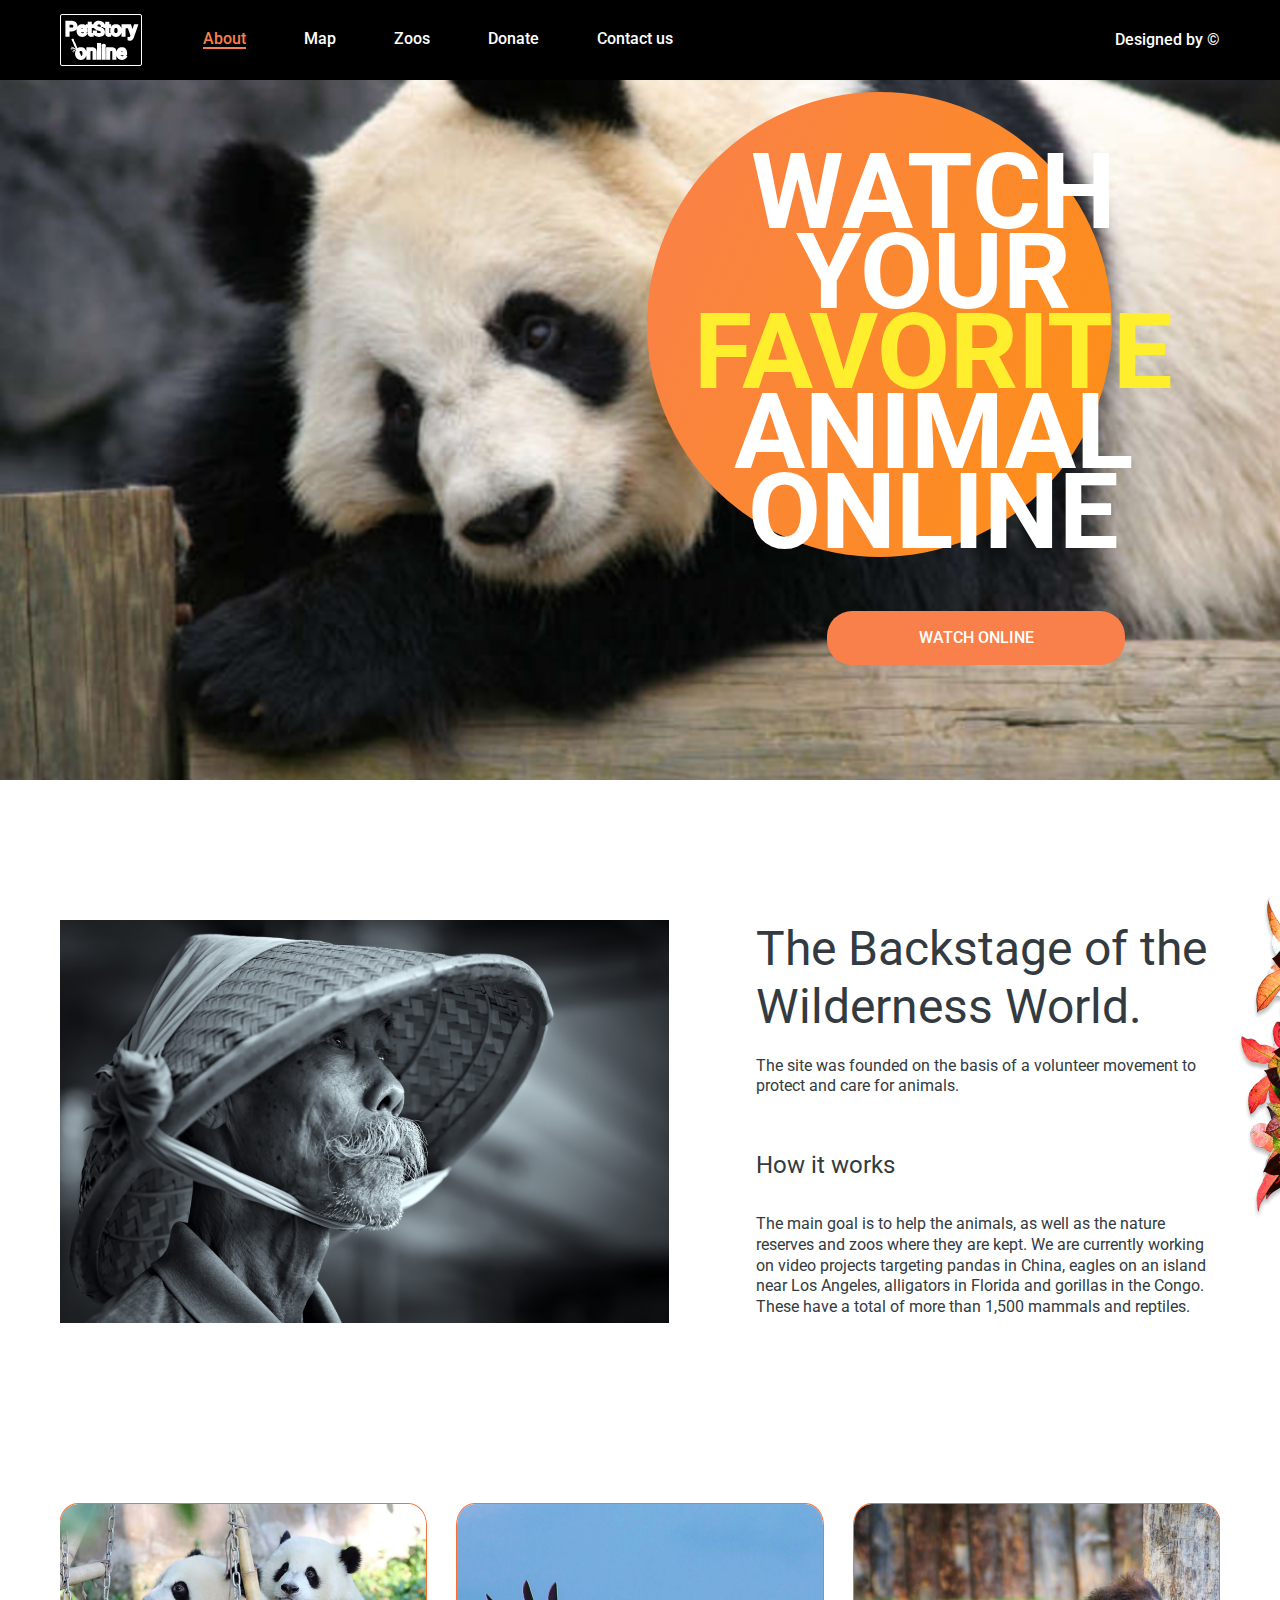
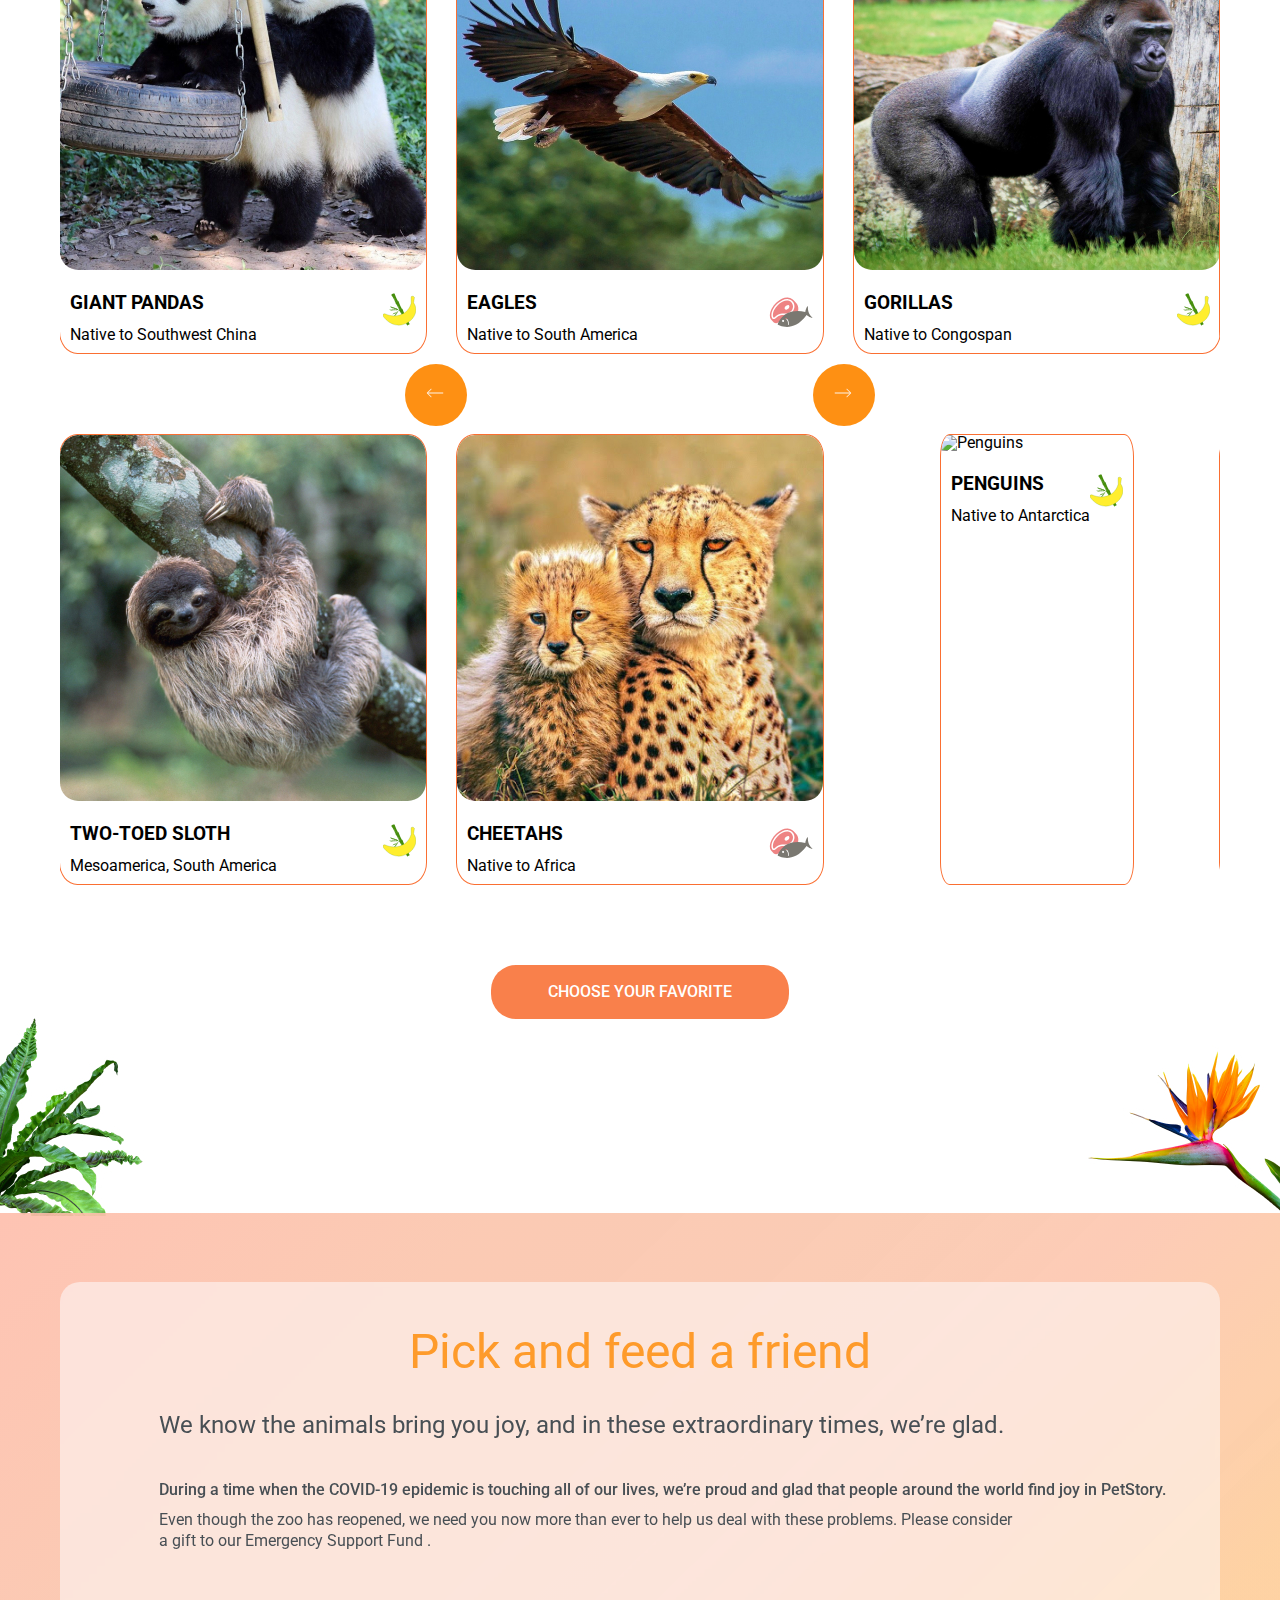
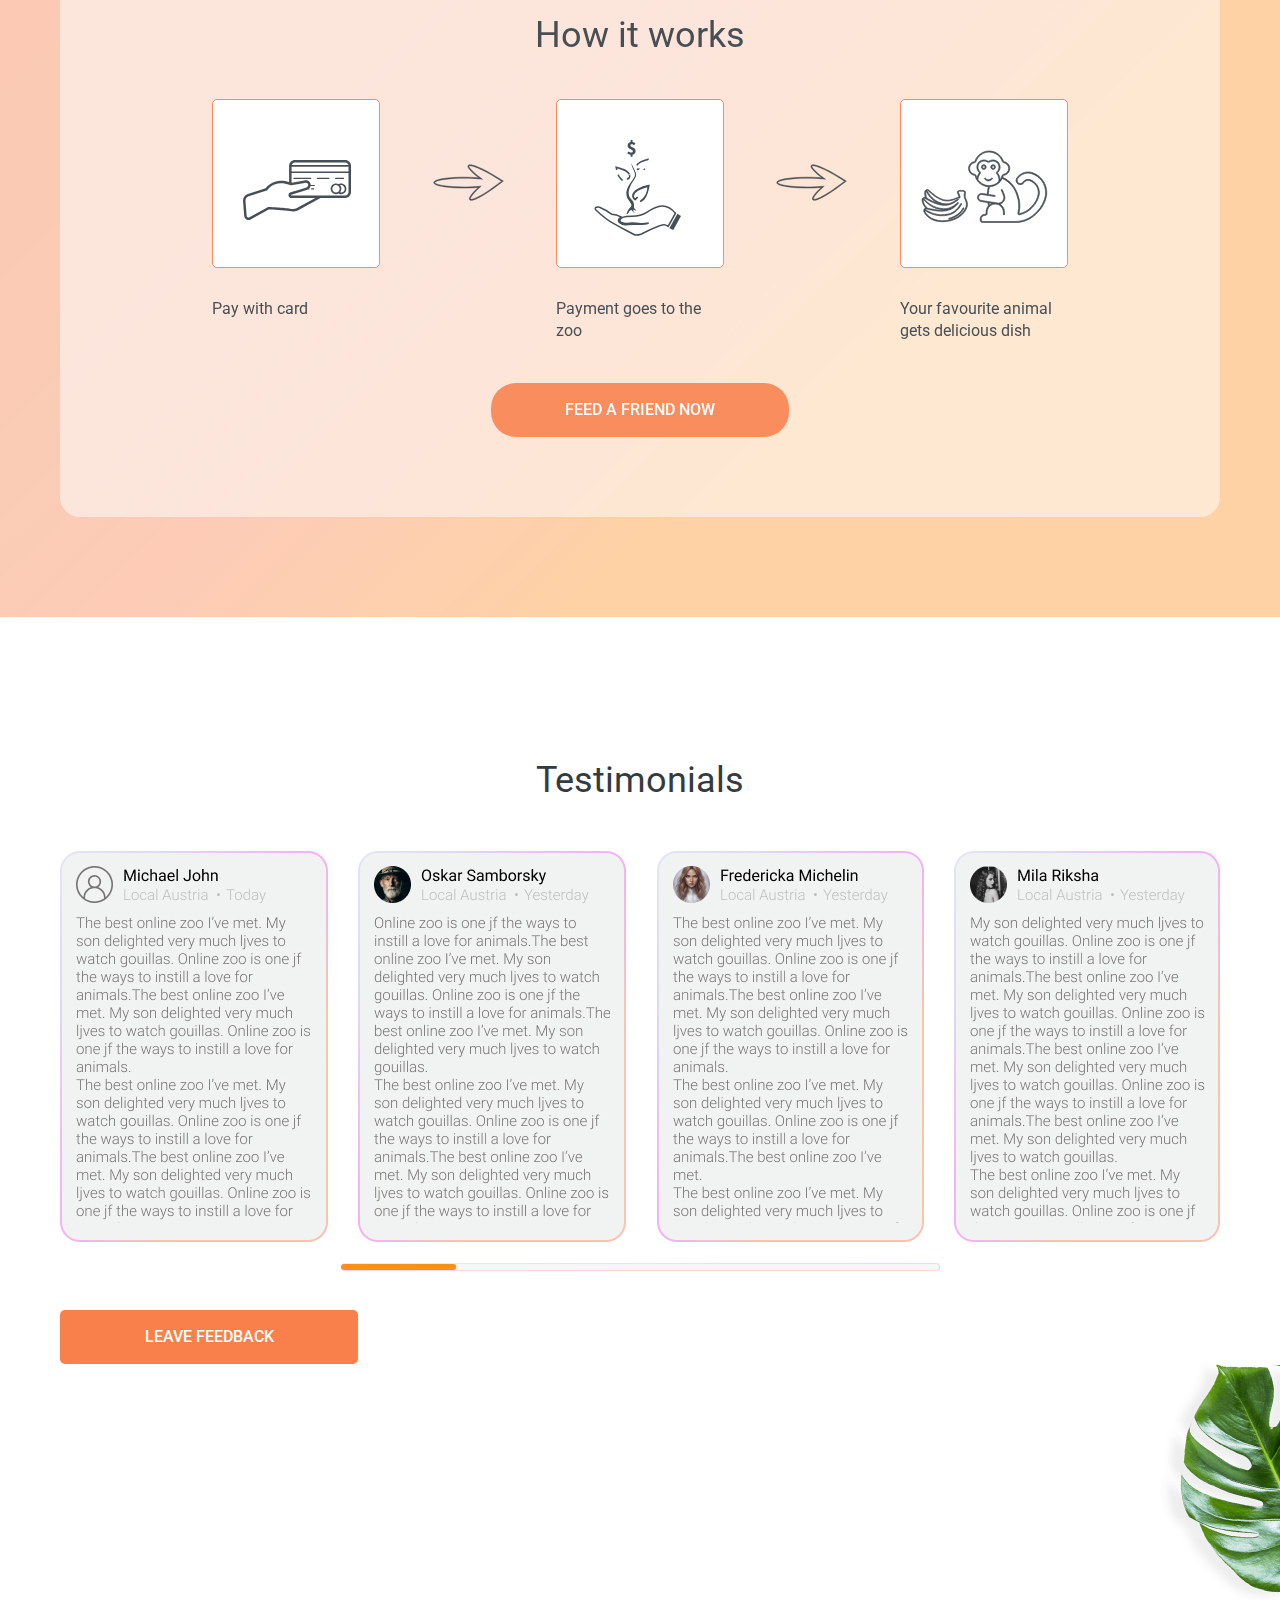
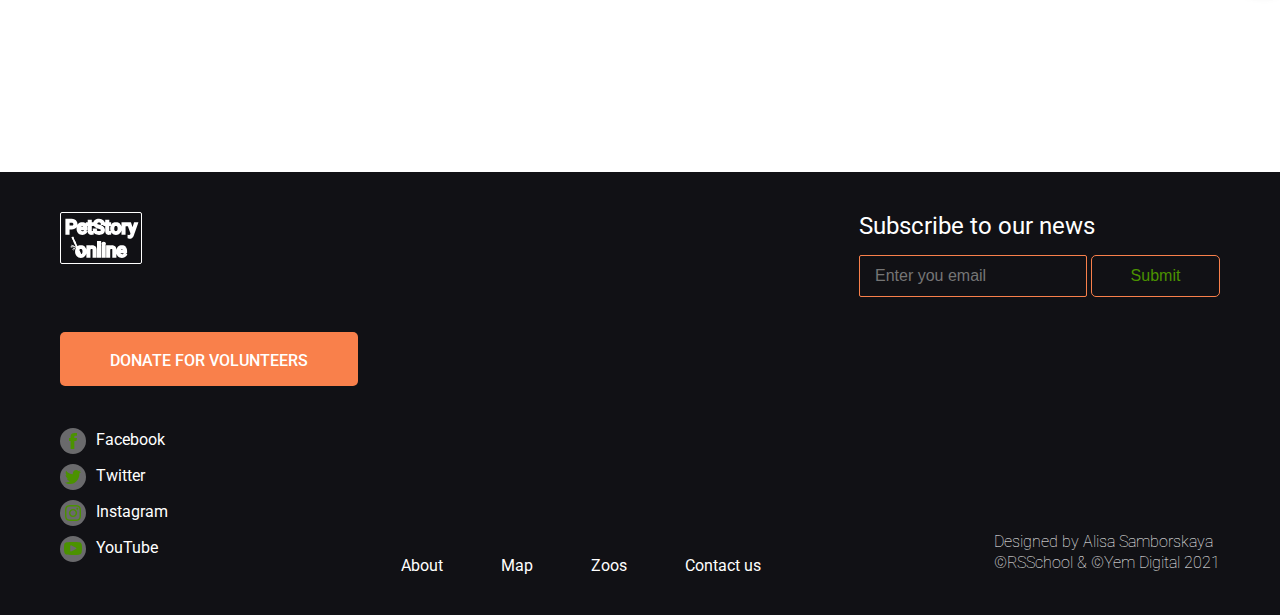
==== commit e3c40bad: "docs:fix footer,fix gallery" ====
--- a/index.html
+++ b/index.html
@@ -6,6 +6,7 @@
 	<meta http-equiv="X-UA-Compatible" content="IE=edge" />
 	<meta name="viewport" content="width=device-width, initial-scale=1.0" />
 	<link rel="stylesheet" href="./pages/desktop_petstory/style.css">
+	<link rel="icon" href="./assets/icons/panda_logo_domen.svg">
 	<link href="https://fonts.googleapis.com/css2?family=Roboto:wght@100;300;400;500;700&display=swap"
 		rel="stylesheet" />
 	<title>Petstory</title>
@@ -539,34 +540,33 @@
 						<div class="input__subscrible">
 							<input class="input__email" type="email" placeholder="Enter you email">
 							<button class="input__button">Submit</button>
-
-						</div>
-
-
-
-					</div>
-					<div class="footer__social--adaptiv">
+						</div>
+					</div>
+
+					<div class="footer__social footer__social--adaptiv">
 						<a href="https://uk-ua.facebook.com" target="_blank" class="footer__links"><span><img
-									src="./assets/icons/Ellipse for social.svg" alt="Ellipse"></span></a>
+									src="./assets/icons/Facebook.svg" alt="Ellipse"></span></a>
 						<a href="https://twitter.com/?lang=ru" target="_blank" class="footer__links"><span><img
-									src="./assets/icons/Ellipse for social.svg" alt="Ellipse"></span></a>
+									src="./assets/icons/Twitter.svg" alt="Ellipse"></span></a>
 						<a href="https://www.instagram.com" target="_blank" class="footer__links"><span><img
-									src="./assets/icons/Ellipse for social.svg" alt="Ellipse"></span></a>
+									src="./assets/icons/Insta.svg" alt="Ellipse"></span></a>
 						<a href="https://www.youtube.com" target="_blank" class="footer__links"><span><img
-									src="./assets/icons/Ellipse for social.svg" alt="Ellipse"></span></a>
-					</div>
+									src="./assets/icons/YouTube.svg" alt="Ellipse"></span></a>
+					</div>
+
+
 				</div>
 
 				<div class="footer__navigation">
 					<div class="footer__social">
 						<a href="https://uk-ua.facebook.com" target="_blank" class="footer__links"><span><img
-									src="./assets/icons/Ellipse for social.svg" alt="Ellipse"></span>Facebook</a>
+									src="./assets/icons/Facebook.svg" alt="Ellipse"></span>Facebook</a>
 						<a href="https://twitter.com/?lang=ru" target="_blank" class="footer__links"><span><img
-									src="./assets/icons/Ellipse for social.svg" alt="Ellipse"></span>Twitter</a>
+									src="./assets/icons/Twitter.svg" alt="Ellipse"></span>Twitter</a>
 						<a href="https://www.instagram.com" target="_blank" class="footer__links"><span><img
-									src="./assets/icons/Ellipse for social.svg" alt="Ellipse"></span>Instagram</a>
+									src="./assets/icons/Insta.svg" alt="Ellipse"></span>Instagram</a>
 						<a href="https://www.youtube.com" target="_blank" class="footer__links"><span><img
-									src="./assets/icons/Ellipse for social.svg" alt="Ellipse"></span>YouTube</a>
+									src="./assets/icons/YouTube.svg" alt="Ellipse"></span>YouTube</a>
 					</div>
 
 					<div class="footer__menu menu">
@@ -590,52 +590,50 @@
 						<p class="footer__end">Designed by Alisa Samborskaya</p>
 						<p class="footer__end">©RSSchool & ©Yem Digital 2021</p>
 					</div>
-
-				</div>
-
-
-
-			</div>
-
-			<div class="footer__adaptiv adaptiv">
-				<div class="adaptiv__logo">
-					<img class="adaptiv__logo--min" src="./assets/icons/PetStory online footer adaptiv.svg" alt="logo">
-				</div>
-
-				<div class="adaptiv__social">
-					<a href="https://uk-ua.facebook.com" target="_blank" class="footer__links"><span><img
-								src="./assets/icons/Ellipse for social.svg" alt="Ellipse"></span></a>
-					<a href="https://twitter.com/?lang=ru" target="_blank" class="footer__links"><span><img
-								src="./assets/icons/Ellipse for social.svg" alt="Ellipse"></span></a>
-					<a href="https://www.instagram.com" target="_blank" class="footer__links"><span><img
-								src="./assets/icons/Ellipse for social.svg" alt="Ellipse"></span></a>
-					<a href="https://www.youtube.com" target="_blank" class="footer__links"><span><img
-								src="./assets/icons/Ellipse for social.svg" alt="Ellipse"></span></a>
-				</div>
-
-				<div class="adaptiv__button button"><a href="./pages/desktop_donate/index.html">donate for volunteers</a>
-				</div>
-
-				<div class="footer__design">
-					<p class="footer__end">Designed by Alisa Samborskaya</p>
-					<p class="footer__end">©RSSchool & ©Yem Digital 2021</p>
-				</div>
-
-				<div class="adaptiv__menu menu">
-					<ul class="menu__list">
-						<li class="menu__item">
-							<a class="menu__links" href="#">About</a>
-						</li>
-						<li class="menu__item">
-							<a class="menu__links" href="#">Map</a>
-						</li>
-						<li class="menu__item">
-							<a class="menu__links" href="#">Zoos</a>
-						</li>
-						<li class="menu__item">
-							<a class="menu__links" href="#">Contact us</a>
-						</li>
-					</ul>
+				</div>
+			</div>
+
+			<div class="mobile__conteiner conteiner">
+				<div class="footer__mobile mobile">
+					<div class="mobile__logo">
+						<img class="mobile__logo--min" src="./assets/icons/PetStory online footer adaptiv.svg" alt="logo">
+					</div>
+
+					<div class="footer__social mobile__social">
+						<a href="https://uk-ua.facebook.com" target="_blank" class="footer__links"><span><img
+									src="./assets/icons/Facebook.svg" alt="Ellipse"></span></a>
+						<a href="https://twitter.com/?lang=ru" target="_blank" class="footer__links"><span><img
+									src="./assets/icons/Twitter.svg" alt="Ellipse"></span></a>
+						<a href="https://www.instagram.com" target="_blank" class="footer__links"><span><img
+									src="./assets/icons/Insta.svg" alt="Ellipse"></span></a>
+						<a href="https://www.youtube.com" target="_blank" class="footer__links"><span><img
+									src="./assets/icons/YouTube.svg" alt="Ellipse"></span></a>
+					</div>
+
+					<div class="mobile__button button"><a href="./pages/desktop_donate/index.html">donate for volunteers</a>
+					</div>
+
+					<div class="footer__design">
+						<p class="footer__end">Designed by Alisa Samborskaya</p>
+						<p class="footer__end">©RSSchool & ©Yem Digital 2021</p>
+					</div>
+
+					<div class="mobile__menu menu">
+						<ul class="menu__list">
+							<li class="menu__item">
+								<a class="menu__links" href="#">About</a>
+							</li>
+							<li class="menu__item">
+								<a class="menu__links" href="#">Map</a>
+							</li>
+							<li class="menu__item">
+								<a class="menu__links" href="#">Zoos</a>
+							</li>
+							<li class="menu__item">
+								<a class="menu__links" href="#">Contact us</a>
+							</li>
+						</ul>
+					</div>
 				</div>
 			</div>
 		</footer>
--- a/pages/desktop_petstory/style.css
+++ b/pages/desktop_petstory/style.css
@@ -1036,7 +1036,7 @@
 		padding: 0 0 0 50px;
 	}
 
-	.gallery__slider-circle-circle {
+	.gallery__slider-circle {
 		bottom: 580px;
 	}
 
@@ -1135,7 +1135,7 @@
 	}
 
 	.gallery__slider-circle {
-		bottom: 573px;
+		bottom: 583px;
 	}
 
 	.gallery__flowers--left {
@@ -1713,8 +1713,6 @@
 	line-height: 120%;
 	margin: 0 0 14px 0;
 }
-
-.input__subscrible {}
 
 .input__email {
 	width: 228px;
@@ -1736,10 +1734,13 @@
 	width: 129px;
 	height: 42px;
 	border-radius: 5px;
+	border: 1px solid #F9804B;
+	color: #4B9200;
+	background-color: #111115;
+}
+
+.input__button:active {
 	border: 1px solid #4B9200;
-	color: #4B9200;
-	background-color: #FFFFFF;
-
 }
 
 .footer__navigation {
@@ -1792,7 +1793,7 @@
 	display: none;
 }
 
-.footer__adaptiv {
+.footer__mobile {
 	display: none;
 }
 
@@ -1870,7 +1871,7 @@
 		display: none;
 	}
 
-	.footer__adaptiv {
+	.footer__mobile {
 		height: 100%;
 		display: flex;
 		flex-direction: column;
@@ -1878,24 +1879,30 @@
 		justify-content: space-around;
 	}
 
-	.adaptiv__logo {
+	.mobile__logo {
 		margin: 20px 0 20px 0;
 	}
 
-	.adaptiv__social {
+	.mobile__social {
 		display: flex;
 		width: 150px;
 		justify-content: space-between;
-		margin: 0 0 20px 0;
-	}
-
-	.adaptiv__button {
+		margin: 0 0 25px 0;
+		flex-direction: row;
+	}
+
+	.mobile__button {
 		display: flex;
 		align-items: center;
 		justify-content: center;
-	}
-
-	.adaptiv__menu {
+		margin: 0 0 25px 0;
+	}
+
+	.footer__design {
+		margin: 0 0 25px 0;
+	}
+
+	.mobile__menu {
 		color: #ffffff;
 		margin: 0px 0 10px 0;
 	}
@@ -1964,8 +1971,6 @@
 	margin: 0 0 60px 0;
 }
 
-.information__widget {}
-
 .widget {
 	display: flex;
 	align-items: center;
@@ -1974,7 +1979,6 @@
 	margin: 0 auto;
 }
 
-
 .widget__number {
 	display: flex;
 	flex-direction: column;
@@ -1985,16 +1989,10 @@
 	margin: 30px 0 11px 0;
 }
 
-.widget__xicon {}
-
-.widget__animal {}
-
 .widget__sidebar {
 	margin: 50px 0 0 0;
 	padding: 0 92px;
 }
-
-.sidebar {}
 
 .sidebar__title {
 	font-weight: 400;
@@ -2005,9 +2003,6 @@
 }
 
 .sidebar__body {
-	/* background-image: url(../../assets/icons/donate-line.svg);
-    background-repeat: no-repeat;
-    background-position: center;*/
 	display: flex;
 	justify-content: space-between;
 	background-color: #404950;
@@ -2100,7 +2095,6 @@
 	margin: 0 50px 0 0;
 }
 
-.donate__once {}
 
 .donate__button {
 	margin: 0 0 30px 0;
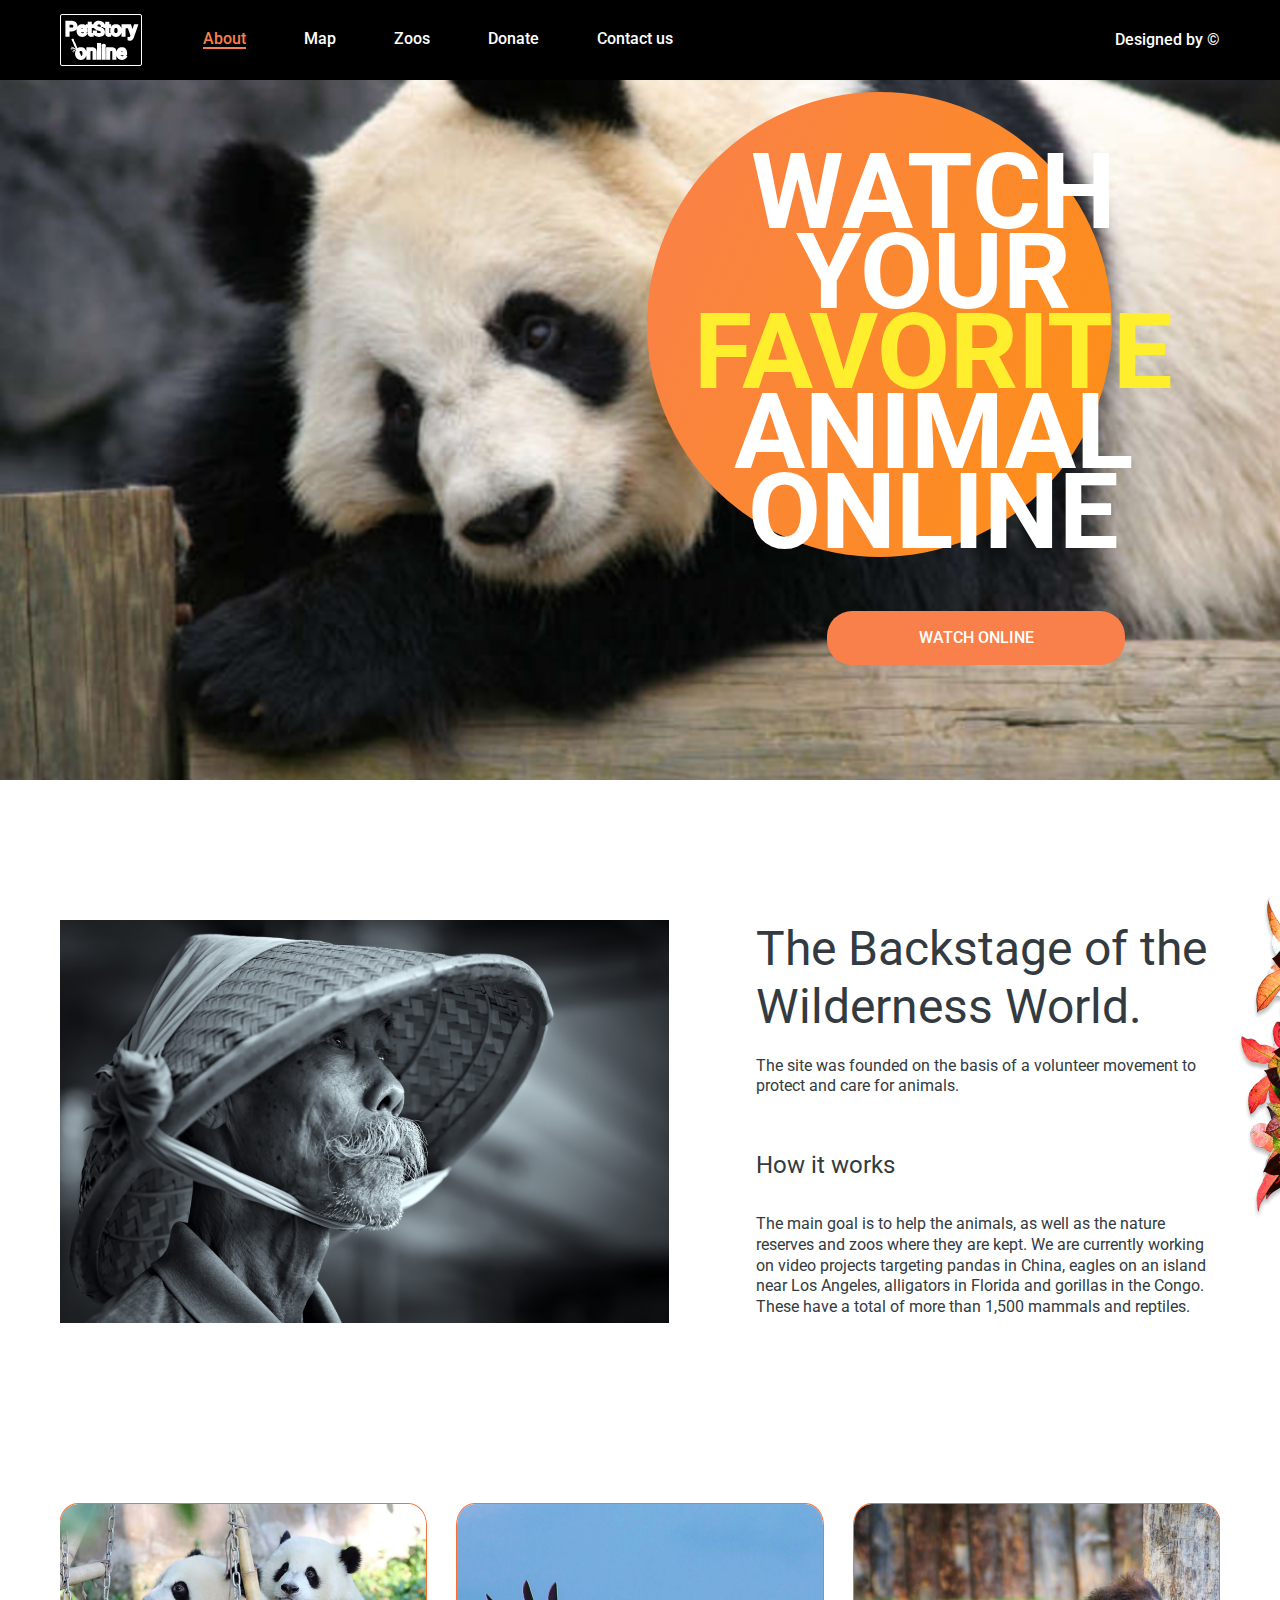
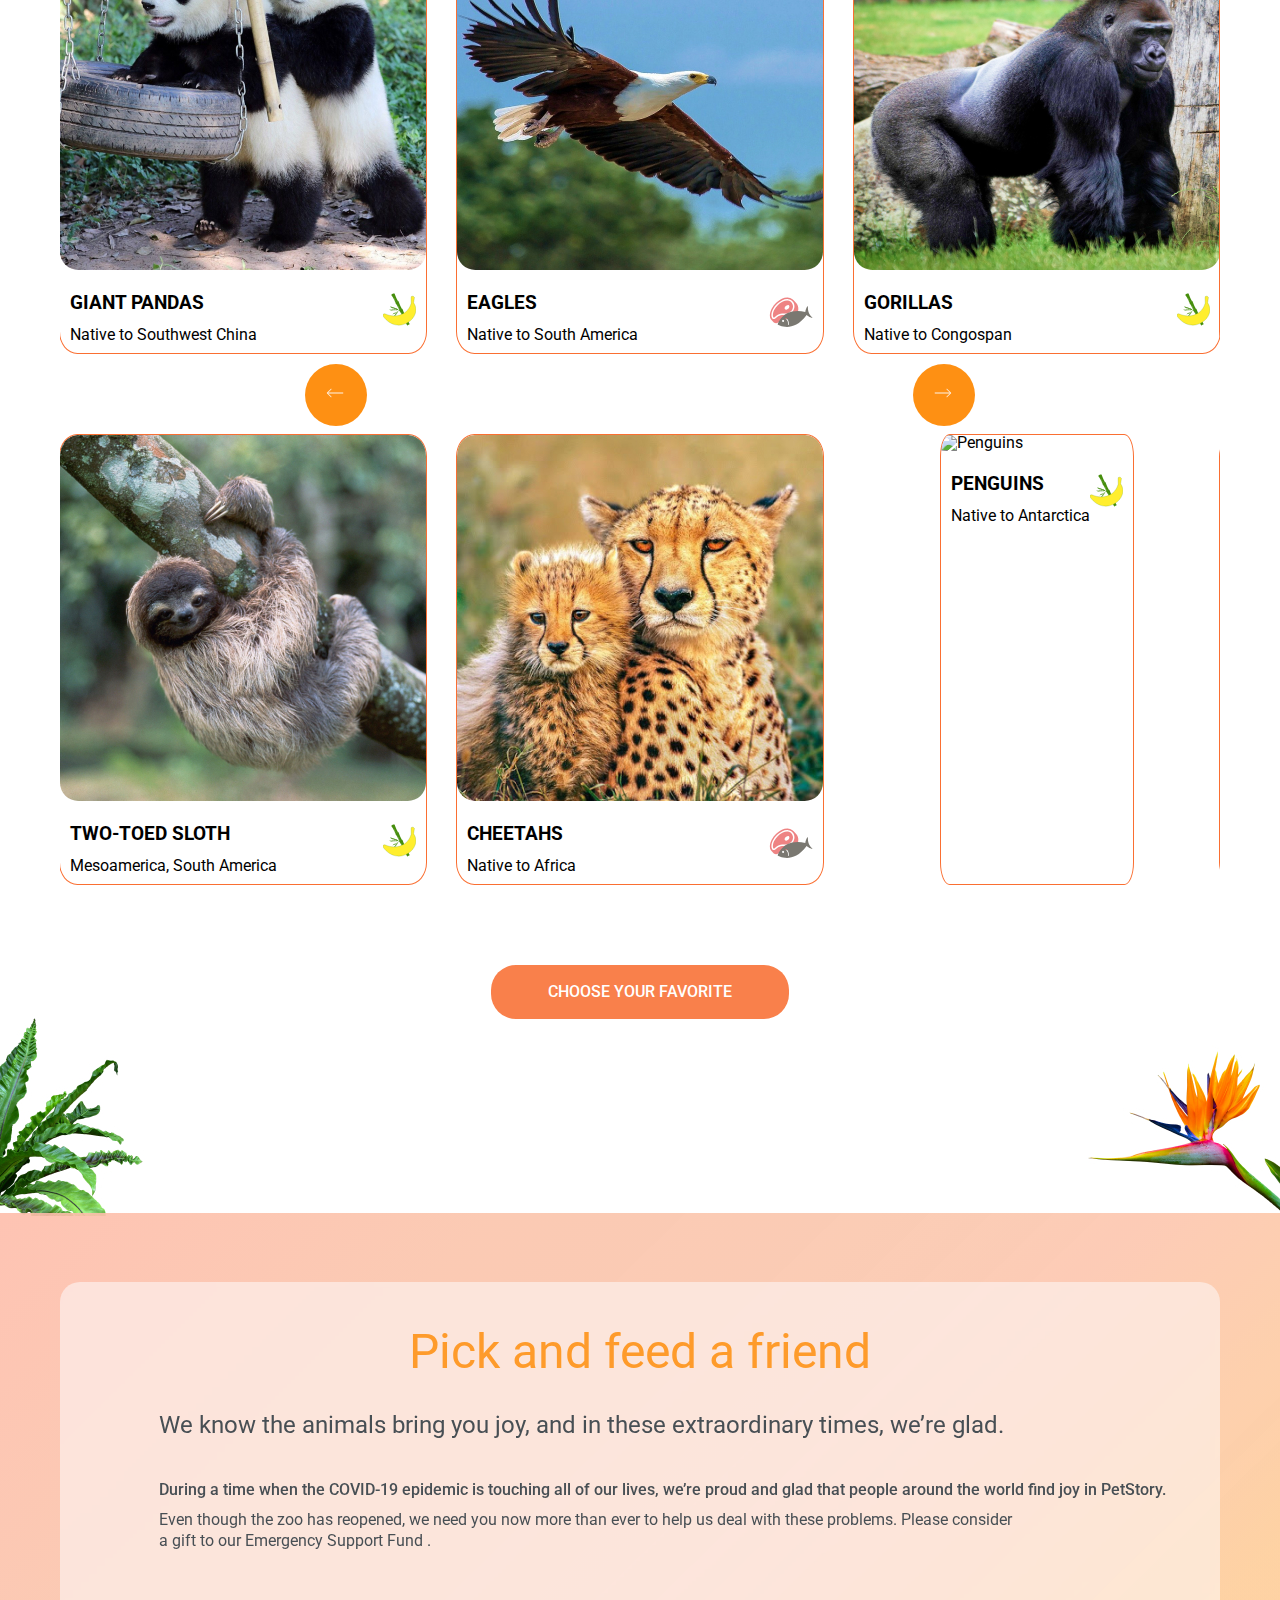
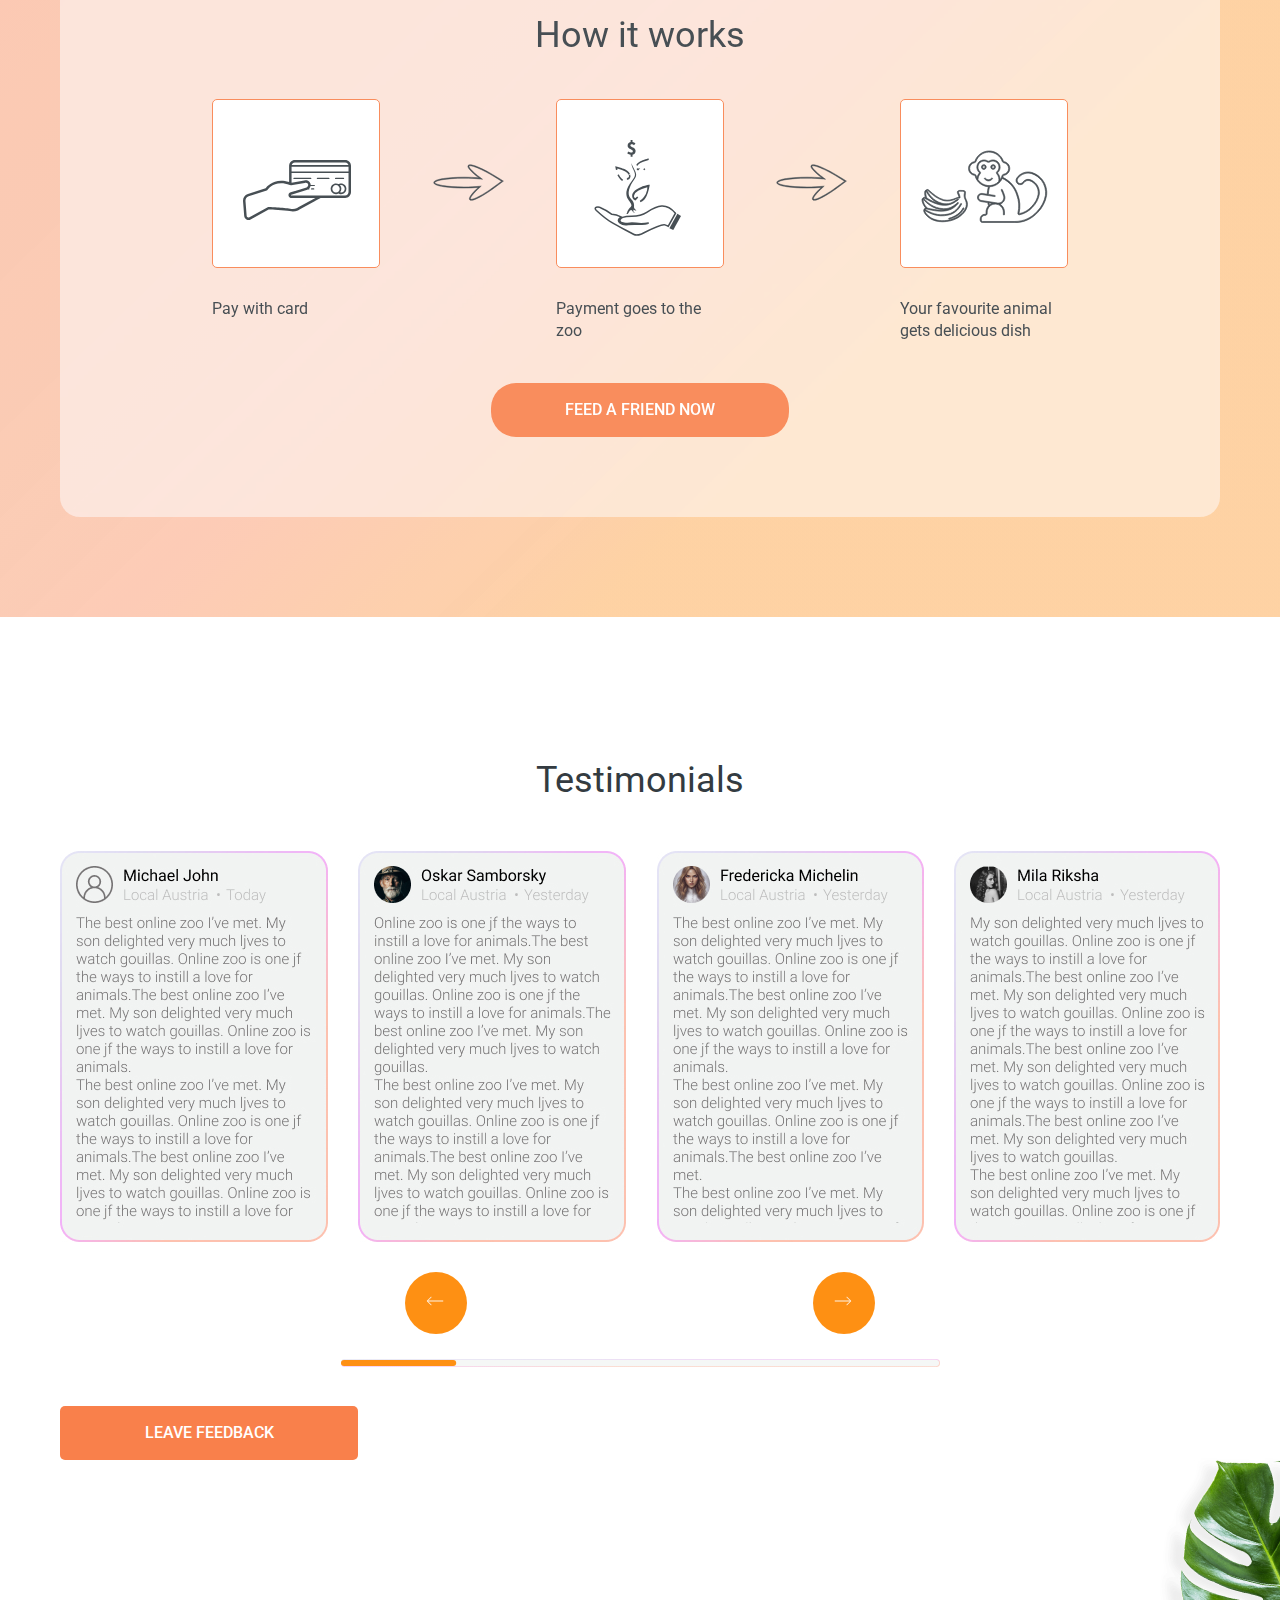
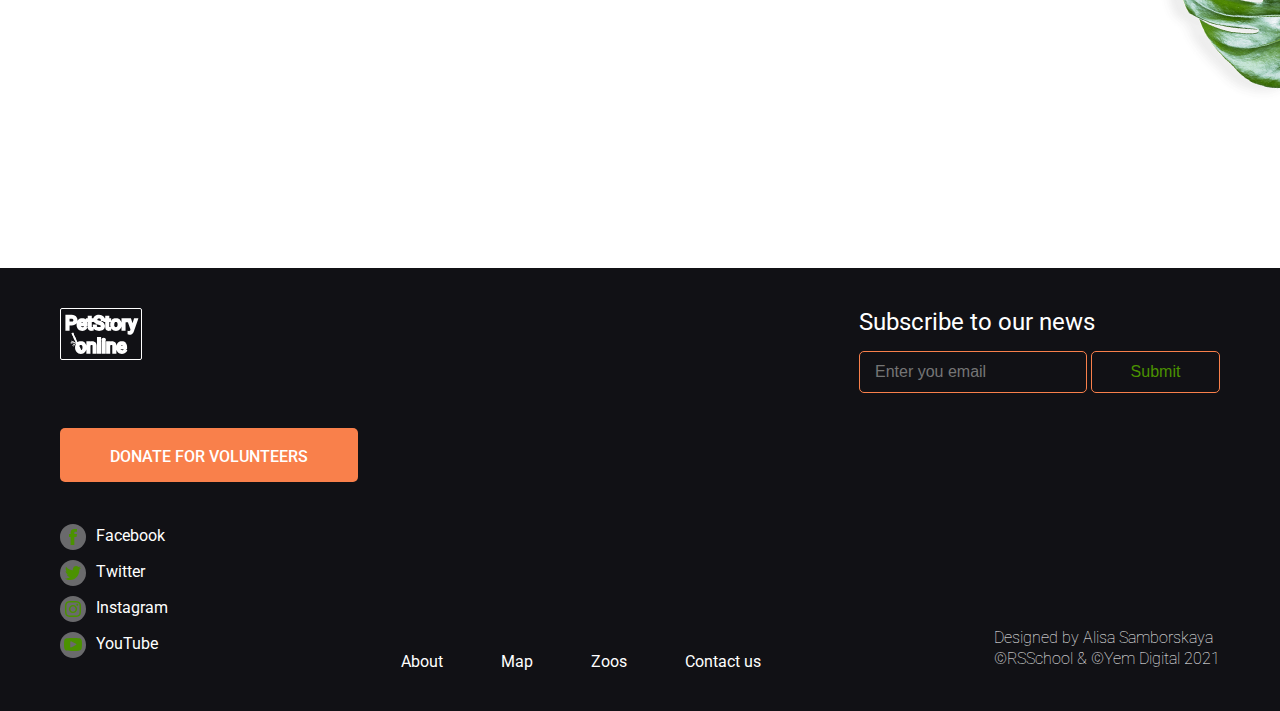
==== commit 5be400d6: "docs:fix gallery slider-button,add button fot testimonials block" ====
--- a/index.html
+++ b/index.html
@@ -9,7 +9,7 @@
 	<link rel="icon" href="./assets/icons/panda_logo_domen.svg">
 	<link href="https://fonts.googleapis.com/css2?family=Roboto:wght@100;300;400;500;700&display=swap"
 		rel="stylesheet" />
-	<title>Petstory</title>
+	<title>Online-Zoo</title>
 </head>
 
 <body>
@@ -128,7 +128,7 @@
 
 						<div class="gallery__slider-line">
 
-							<div class="gallery__grid-conteiner">
+							<div class="gallery__grid-conteiner" id="first">
 
 								<div class="gallery__images images">
 									<div class="images__animals">
@@ -213,7 +213,7 @@
 								</div>
 							</div>
 
-							<div class="gallery__grid-conteiner">
+							<div class="gallery__grid-conteiner" id="second">
 
 								<div class="gallery__images images">
 									<div class="images__animals">
@@ -298,7 +298,7 @@
 								</div>
 							</div>
 
-							<div class="gallery__grid-conteiner">
+							<div class="gallery__grid-conteiner" id="third">
 								<div class="gallery__images images">
 									<div class="images__animals">
 										<img class="images__foto" src="./assets/images/penguins gallery.jpg" alt="Penguins" />
@@ -391,12 +391,12 @@
 						</button>
 					</div>
 
-					<div class="gallery__slider-circle">
-						<div class="gallery__circle gallery__circle--left">
-							<img class="gallery__vector--left" src="./assets/icons/Vector strelka left.svg" alt="circle-left">
-						</div>
-						<div class="gallery__circle gallery__circle--right">
-							<img class="gallery__vector--right" src="./assets/icons/Vector strelka right.svg"
+					<div class="gallery__slider-circle slider-circle">
+						<div class="slider-circle__button slider-circle__button--gallery-left">
+							<img class="slider-vector--left" src="./assets/icons/Vector strelka left.svg" alt="circle-left">
+						</div>
+						<div class="slider-circle__button slider-circle__button--gallery-right">
+							<img class="slider-vector--right" src="./assets/icons/Vector strelka right.svg"
 								alt="circle-right">
 						</div>
 					</div>
@@ -506,6 +506,16 @@
 						</div>
 					</div>
 
+					<div class="testimonials__slider-circle slider-circle">
+						<div class="slider-circle__button slider-circle__button--testimonials-left">
+							<img class="slider-vector--left" src="./assets/icons/Vector strelka left.svg" alt="circle-left">
+						</div>
+						<div class="slider-circle__button slider-circle__button--testimonials-right">
+							<img class="slider-vector--right" src="./assets/icons/Vector strelka right.svg"
+								alt="circle-right">
+						</div>
+					</div>
+
 					<div class="testimonials__scrool">
 						<img src="./assets/icons/line_scrol.svg" alt="line_scrol">
 					</div>
--- a/pages/desktop_petstory/style.css
+++ b/pages/desktop_petstory/style.css
@@ -896,7 +896,7 @@
 	bottom: 645px;
 }
 
-.gallery__circle {
+.slider-circle__button {
 	width: 62px;
 	height: 62px;
 	border-radius: 50%;
@@ -904,27 +904,27 @@
 	cursor: pointer;
 }
 
-.gallery__circle:active {
+.slider-circle__button:active {
 	background-color: #4B9200;
 }
 
-.gallery__circle--left {
+.slider-circle__button--gallery-left {
 	position: relative;
 	right: 100px;
 }
 
-.gallery__vector--left {
+.slider-vector--left {
 	position: absolute;
 	top: 24px;
 	left: 21px;
 }
 
-.gallery__circle--right {
+.slider-circle__button--gallery-right {
 	position: relative;
 	left: 100px;
 }
 
-.gallery__vector--right {
+.slider-vector--right {
 	position: absolute;
 	top: 24px;
 	left: 21px;
@@ -967,11 +967,11 @@
 		bottom: 655px;
 	}
 
-	.gallery__circle--left {
+	.slider-circle__button--left {
 		right: 0;
 	}
 
-	.gallery__circle--right {
+	.slider-circle__button--right {
 		left: 0;
 	}
 
@@ -1127,6 +1127,10 @@
 
 	.images {
 		max-width: 286px;
+	}
+
+	.gallery__images:hover .images__footer {
+		height: 28%;
 	}
 
 	.images__foto {
@@ -1206,11 +1210,6 @@
 	}
 }
 
-@media (max-width: 360px) {
-	/* .gallery__flowers--right {
-        left: 255px;
-    } */
-}
 
 /*-----Peak-and-feed--------------------------------------------------------------*/
 
@@ -1536,7 +1535,7 @@
 .testimonials__items {
 	display: flex;
 	justify-content: space-between;
-	margin: 0 0 21px 0;
+	margin: 0 0 30px 0;
 }
 
 .testimonials__images--min {
@@ -1560,6 +1559,20 @@
 	top: -40px;
 }
 
+.testimonials__slider-circle {
+	margin: 0 0 25px 0;
+	display: flex;
+	justify-content: space-evenly;
+}
+
+.slider-circle__button--testimonials-left {
+	position: relative;
+}
+
+.slider-circle__button--testimonials-right {
+	position: relative;
+}
+
 @media (max-width:1380px) {
 	.testimonials__foto {
 		left: 1013px;
@@ -1717,7 +1730,7 @@
 .input__email {
 	width: 228px;
 	height: 42px;
-	border-radius: 2px;
+	border-radius: 5px;
 	border: 0.7px solid #F9804B;
 	background-color: #111115;
 	padding: 0 0 0 15px;
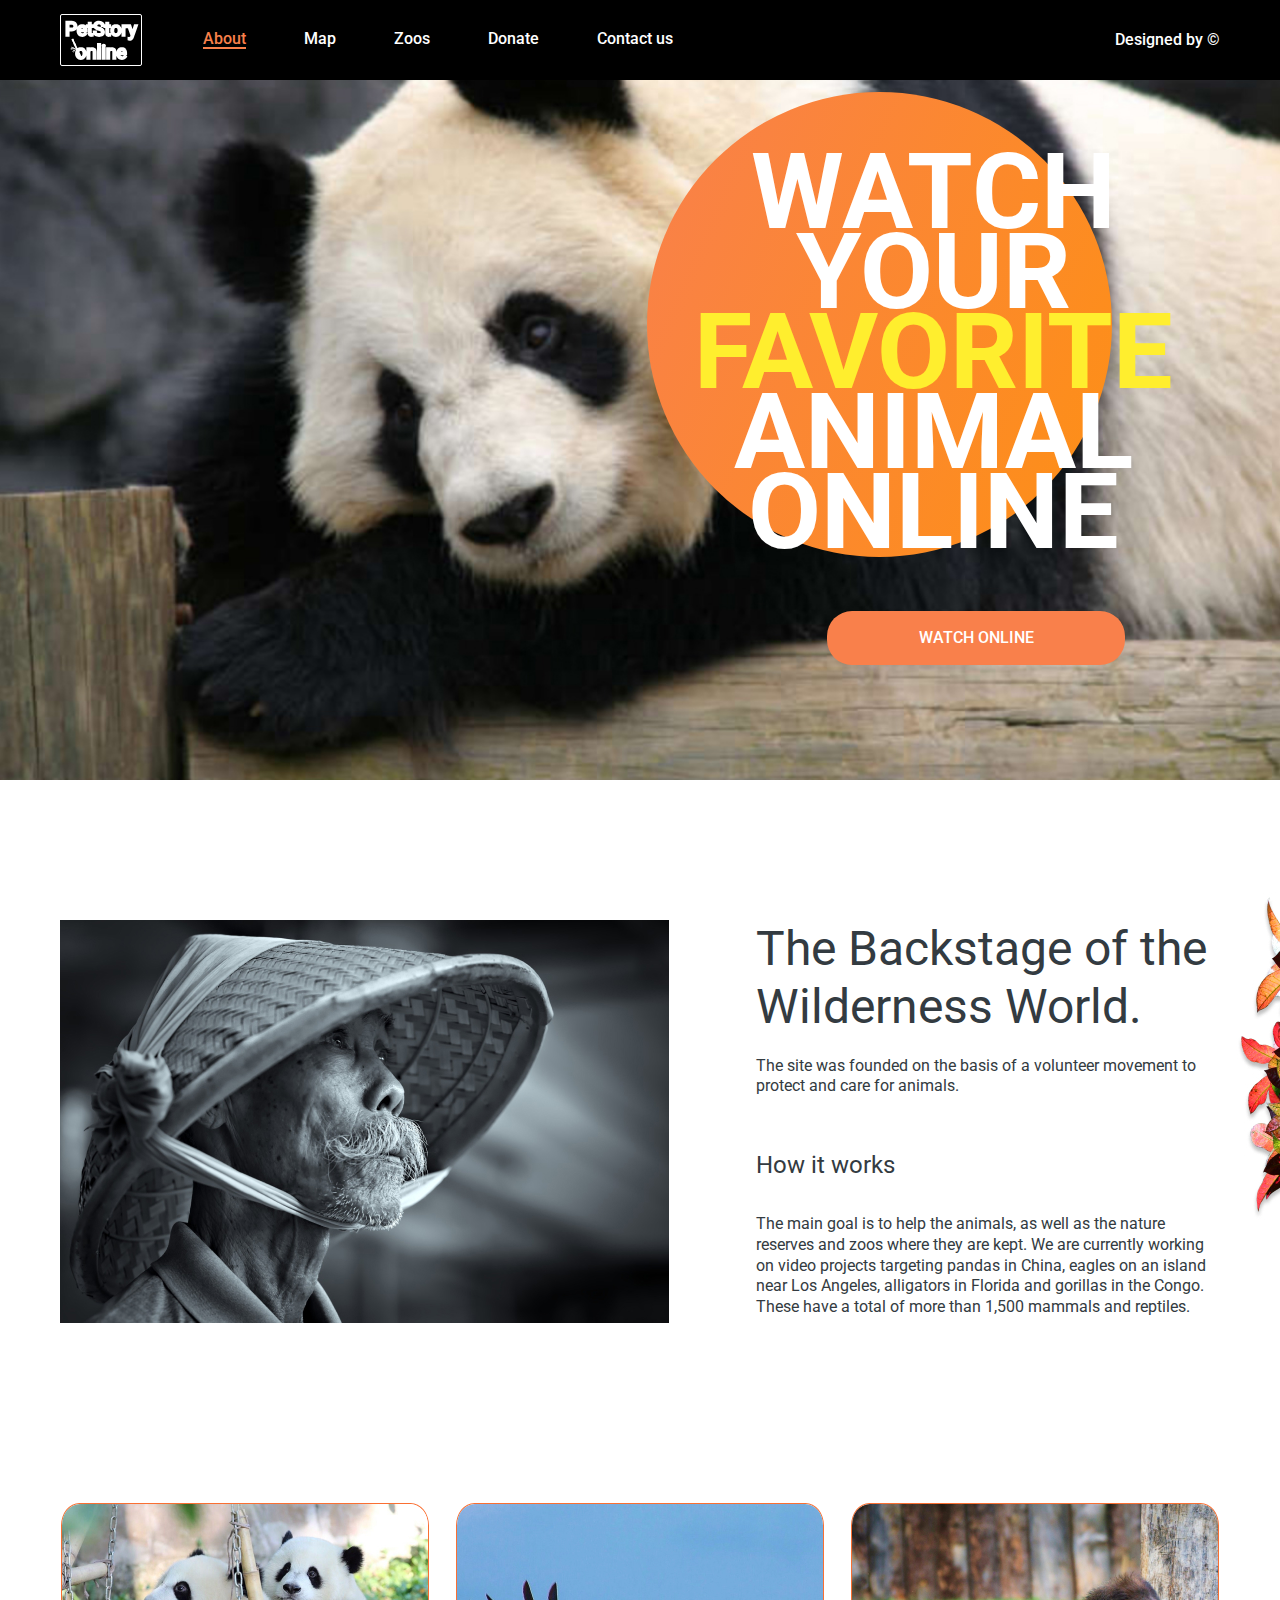
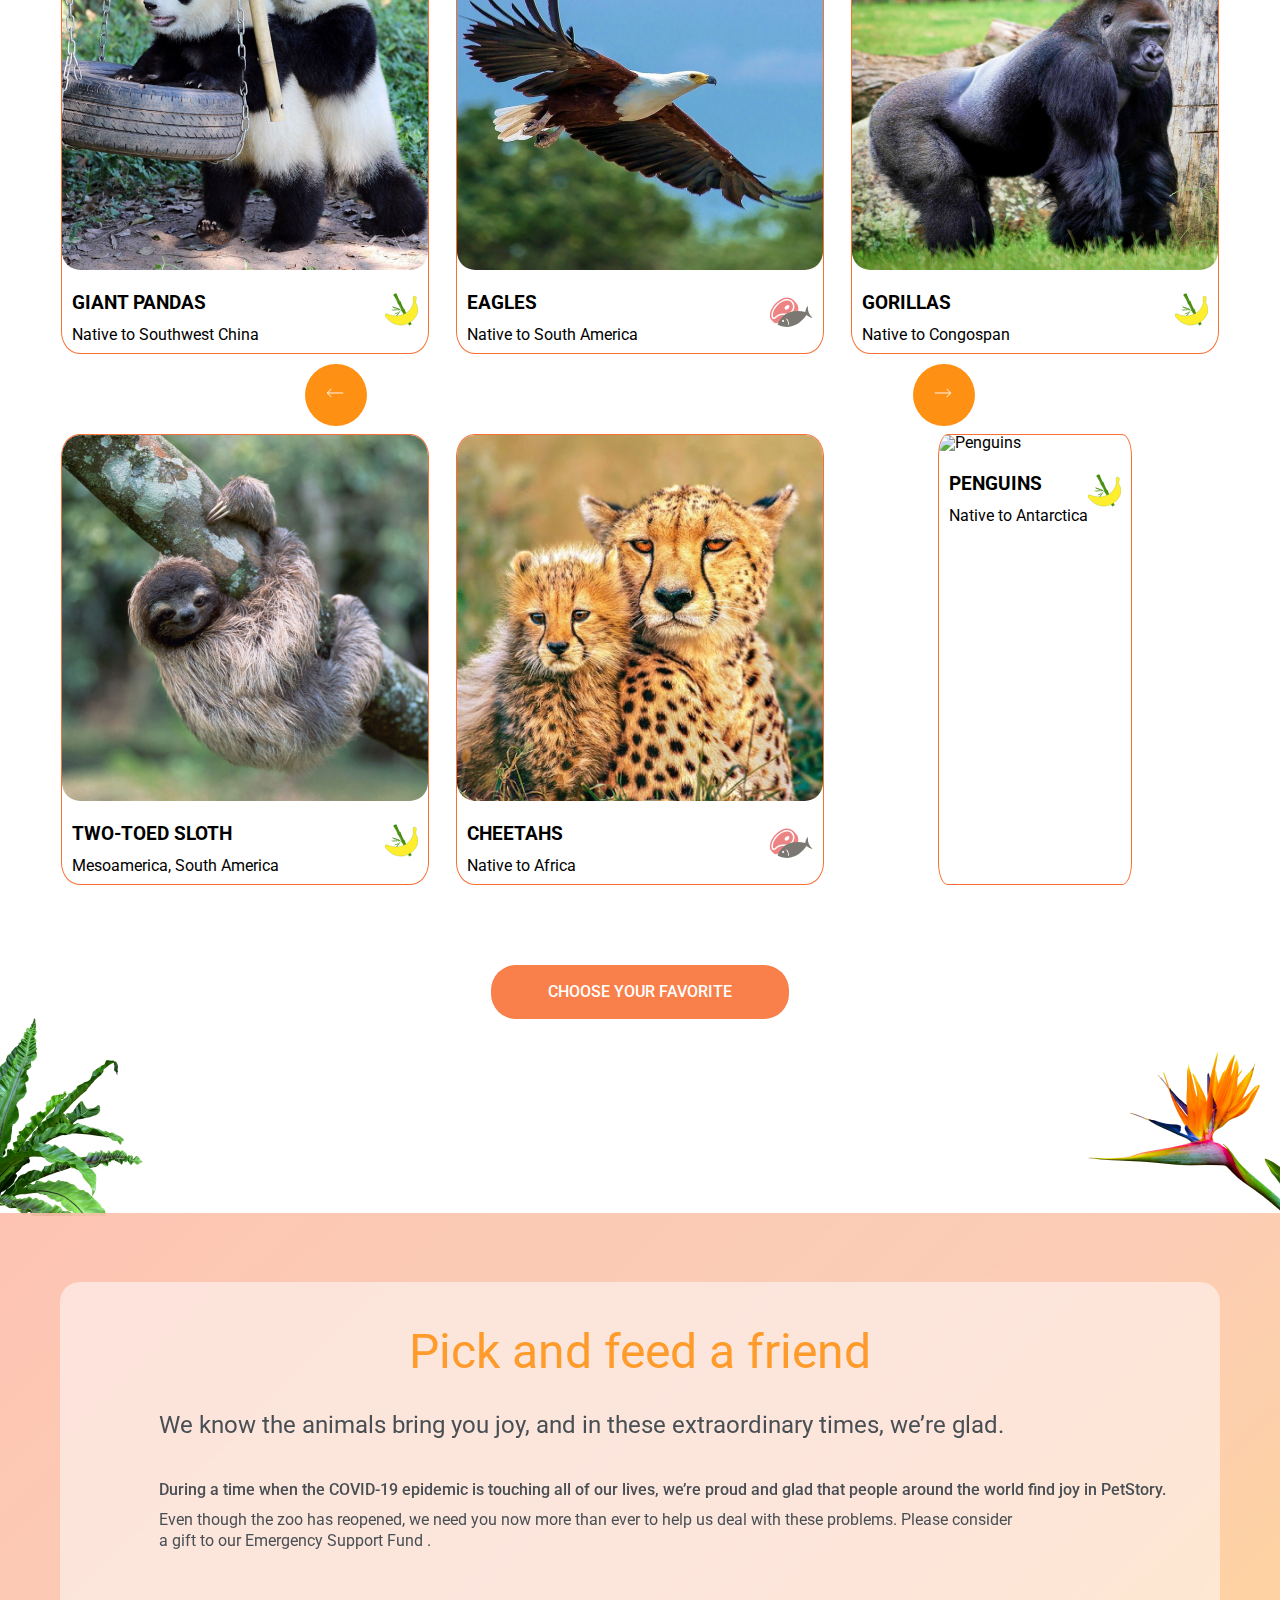
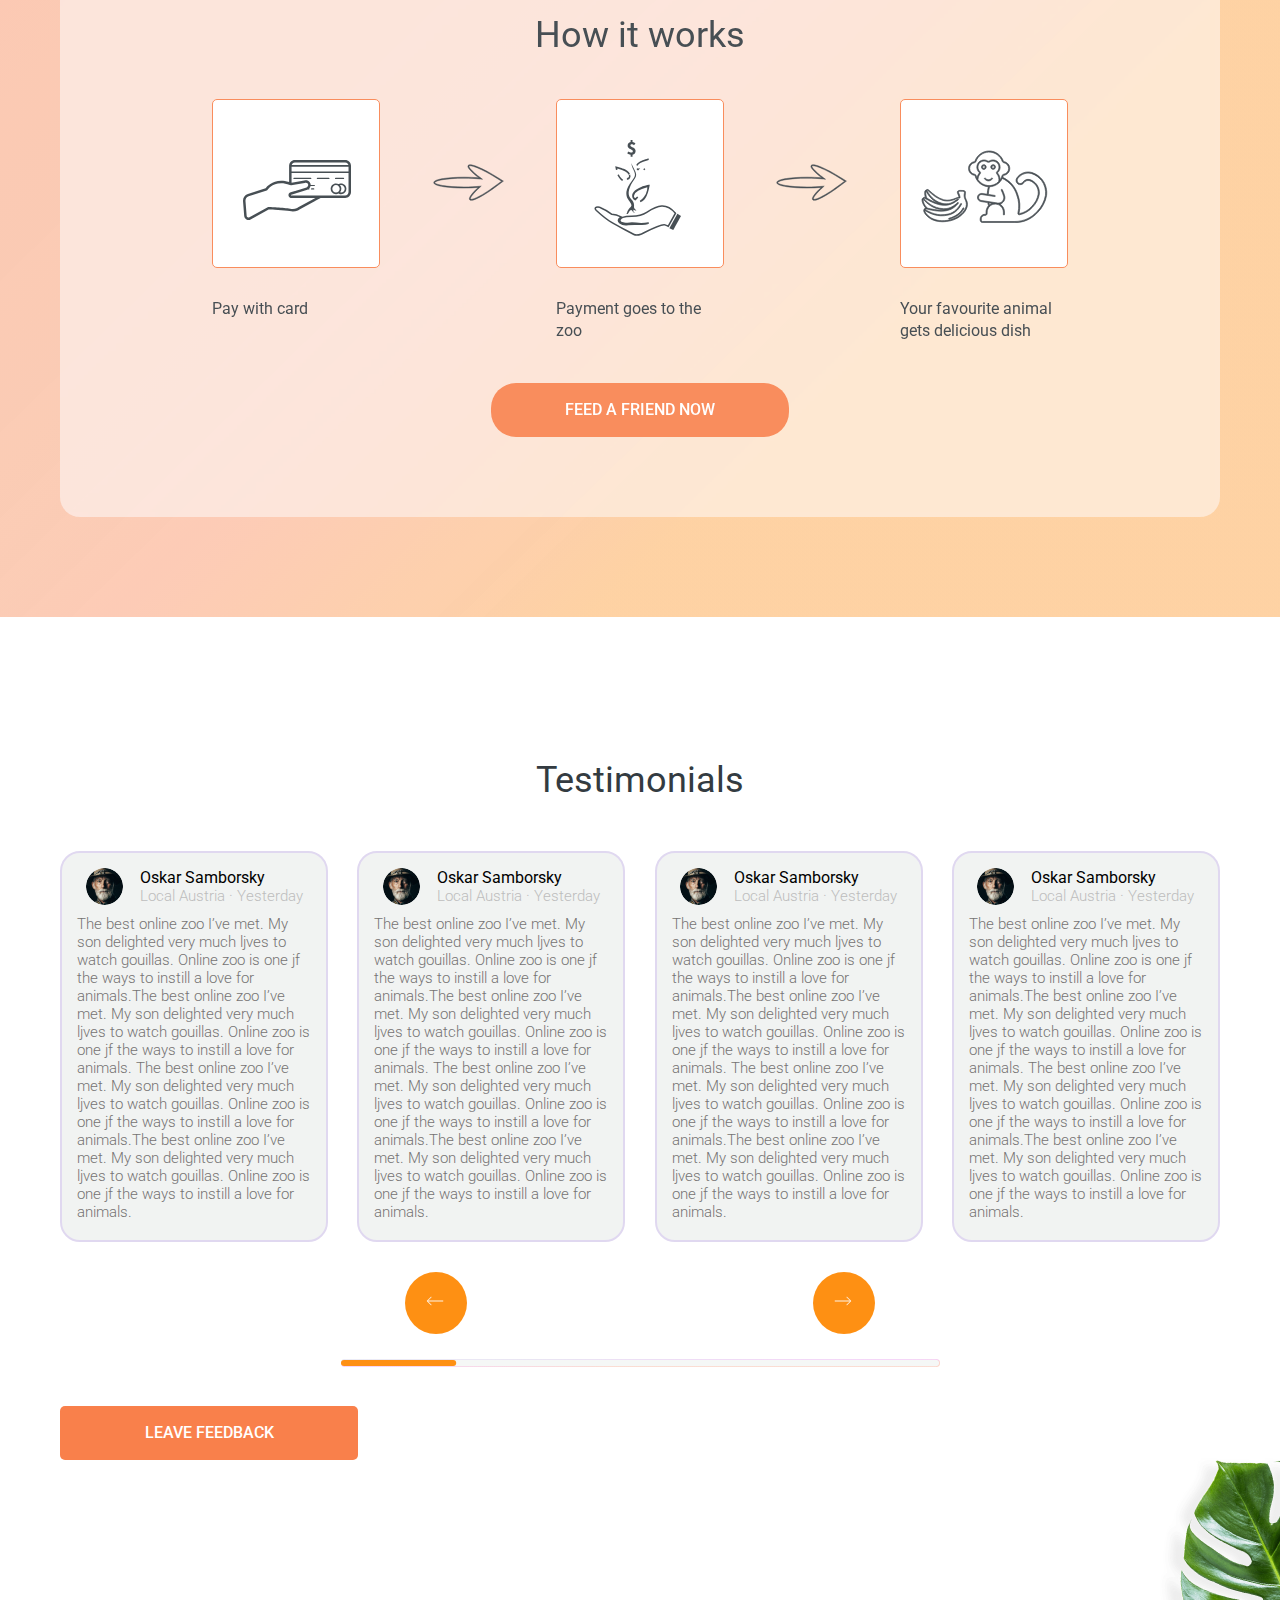
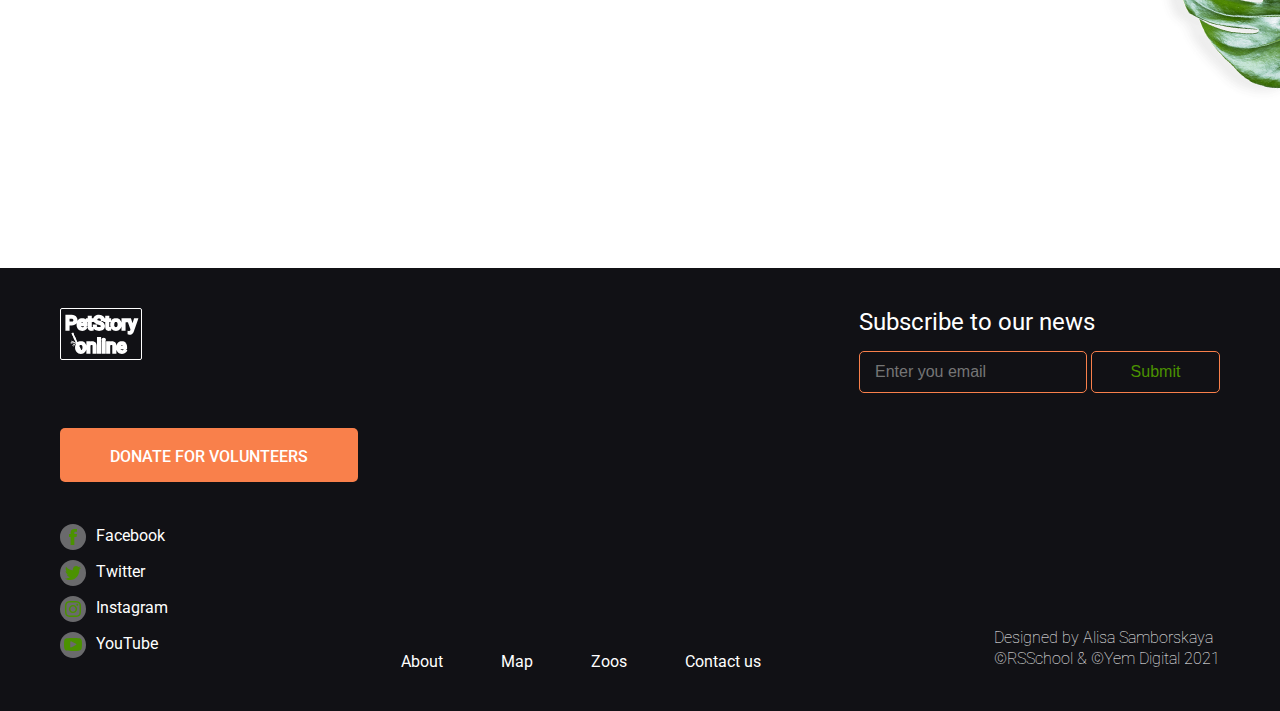
==== commit 8b5354fb: "docs:fix block testimonials__card" ====
--- a/index.html
+++ b/index.html
@@ -396,8 +396,7 @@
 							<img class="slider-vector--left" src="./assets/icons/Vector strelka left.svg" alt="circle-left">
 						</div>
 						<div class="slider-circle__button slider-circle__button--gallery-right">
-							<img class="slider-vector--right" src="./assets/icons/Vector strelka right.svg"
-								alt="circle-right">
+							<img class="slider-vector--right" src="./assets/icons/Vector strelka right.svg" alt="circle-right">
 						</div>
 					</div>
 
@@ -483,27 +482,66 @@
 
 					<div class="testimonials__items">
 
-						<div class="testimonials__card">
-							<img src="./assets/images/testimonials1.jpg" alt="testimonials">
-						</div>
-
-						<div class="testimonials__card">
-							<img class="testimonials__images--max" src="./assets/images/testimonials2.jpg" alt="testimonials">
-							<img class="testimonials__images--min" src="./assets/images/testimonials-adaptiv.jpg"
-								alt="testimonials">
-						</div>
-
-						<div class="testimonials__card">
-							<img class="testimonials__images--max" src="./assets/images/testimonials3.jpg" alt="testimonials">
-							<img class="testimonials__images--min" src="./assets/images/testimonials-adaptiv2.jpg"
-								alt="testimonials">
-						</div>
-
-						<div class="testimonials__card">
-							<img class="testimonials__images--max" src="./assets/images/testimonials4.jpg" alt="testimonials">
-							<img class="testimonials__images--min" src="./assets/images/testimonials-adaptiv3.jpg"
-								alt="testimonials">
-						</div>
+						<div class="testimonials__card card">
+							<div class="card__header">
+								<div class="card__avatar">
+									<img class="card__image" src="./assets/images/testimonials_avatar1.jpg" alt="avatar">
+								</div>
+								<div class="card__description">
+									<p class="card__name">Oskar Samborsky</p>
+									<p class="card__location">Local Austria &#183; Yesterday</p>
+								</div>
+							</div>
+							<div class="card__footer">
+								The best online zoo I’ve met. My son delighted very much ljves to watch gouillas. Online zoo is one jf the ways to instill a love for animals.The best online zoo I’ve met. My son delighted very much ljves to watch gouillas. Online zoo is one jf the ways to instill a love for animals. The best online zoo I’ve met. My son delighted very much ljves to watch gouillas. Online zoo is one jf the ways to instill a love for animals.The best online zoo I’ve met. My son delighted very much ljves to watch gouillas. Online zoo is one jf the ways to instill a love for animals.
+							</div>
+						</div>
+
+						<div class="testimonials__card card">
+							<div class="card__header">
+								<div class="card__avatar">
+									<img class="card__image" src="./assets/images/testimonials_avatar1.jpg" alt="avatar">
+								</div>
+								<div class="card__description">
+									<p class="card__name">Oskar Samborsky</p>
+									<p class="card__location">Local Austria &#183; Yesterday</p>
+								</div>
+							</div>
+							<div class="card__footer">
+								The best online zoo I’ve met. My son delighted very much ljves to watch gouillas. Online zoo is one jf the ways to instill a love for animals.The best online zoo I’ve met. My son delighted very much ljves to watch gouillas. Online zoo is one jf the ways to instill a love for animals. The best online zoo I’ve met. My son delighted very much ljves to watch gouillas. Online zoo is one jf the ways to instill a love for animals.The best online zoo I’ve met. My son delighted very much ljves to watch gouillas. Online zoo is one jf the ways to instill a love for animals.
+							</div>
+						</div>
+
+						<div class="testimonials__card card">
+							<div class="card__header">
+								<div class="card__avatar">
+									<img class="card__image" src="./assets/images/testimonials_avatar1.jpg" alt="avatar">
+								</div>
+								<div class="card__description">
+									<p class="card__name">Oskar Samborsky</p>
+									<p class="card__location">Local Austria &#183; Yesterday</p>
+								</div>
+							</div>
+							<div class="card__footer">
+								The best online zoo I’ve met. My son delighted very much ljves to watch gouillas. Online zoo is one jf the ways to instill a love for animals.The best online zoo I’ve met. My son delighted very much ljves to watch gouillas. Online zoo is one jf the ways to instill a love for animals. The best online zoo I’ve met. My son delighted very much ljves to watch gouillas. Online zoo is one jf the ways to instill a love for animals.The best online zoo I’ve met. My son delighted very much ljves to watch gouillas. Online zoo is one jf the ways to instill a love for animals.
+							</div>
+						</div>
+
+						<div class="testimonials__card card">
+							<div class="card__header">
+								<div class="card__avatar">
+									<img class="card__image" src="./assets/images/testimonials_avatar1.jpg" alt="avatar">
+								</div>
+								<div class="card__description">
+									<p class="card__name">Oskar Samborsky</p>
+									<p class="card__location">Local Austria &#183; Yesterday</p>
+								</div>
+							</div>
+							<div class="card__footer">
+								The best online zoo I’ve met. My son delighted very much ljves to watch gouillas. Online zoo is one jf the ways to instill a love for animals.The best online zoo I’ve met. My son delighted very much ljves to watch gouillas. Online zoo is one jf the ways to instill a love for animals. The best online zoo I’ve met. My son delighted very much ljves to watch gouillas. Online zoo is one jf the ways to instill a love for animals.The best online zoo I’ve met. My son delighted very much ljves to watch gouillas. Online zoo is one jf the ways to instill a love for animals.
+							</div>
+						</div>
+
 					</div>
 
 					<div class="testimonials__slider-circle slider-circle">
@@ -511,8 +549,7 @@
 							<img class="slider-vector--left" src="./assets/icons/Vector strelka left.svg" alt="circle-left">
 						</div>
 						<div class="slider-circle__button slider-circle__button--testimonials-right">
-							<img class="slider-vector--right" src="./assets/icons/Vector strelka right.svg"
-								alt="circle-right">
+							<img class="slider-vector--right" src="./assets/icons/Vector strelka right.svg" alt="circle-right">
 						</div>
 					</div>
 
--- a/pages/desktop_petstory/style.css
+++ b/pages/desktop_petstory/style.css
@@ -808,7 +808,7 @@
 .gallery__grid-conteiner {
 	display: grid;
 	grid-template: 1fr 1fr / 1fr 1fr 1fr;
-	gap: 80px 30px;
+	gap: 80px 25px;
 	justify-items: center;
 }
 
@@ -1571,6 +1571,56 @@
 
 .slider-circle__button--testimonials-right {
 	position: relative;
+}
+
+.testimonials__card {
+	display: block;
+	width: 268px;
+	height: 391px;
+	background-color: #F1F3F2;
+	border-radius: 20px;
+	border: 2px solid #E0D8F0;
+}
+.card {
+}
+.card__header {
+	display: flex;
+	justify-content: space-around;
+	margin: 15px 15px 10px 15px;
+}
+.card__avatar {
+	
+}
+
+.card__image {
+	border-radius: 50%;
+}
+
+.card__description {
+	
+}
+.card__name {
+	font-family: 'Roboto';
+	font-weight: 400;
+	font-size: 1rem;
+	line-height: 120%;
+	color: #000000;
+}
+.card__location {
+	font-family: 'Roboto';
+	font-weight: 300;
+	font-size: 0.9375rem;
+	line-height: 120%;
+	color: #BDBDBD;
+}
+
+.card__footer {
+	color: #767474;
+	margin: 0 15px 0 15px;
+	font-family: 'Roboto';
+	font-weight: 300;
+	font-size: 0.9375rem;
+	line-height: 120%;
 }
 
 @media (max-width:1380px) {
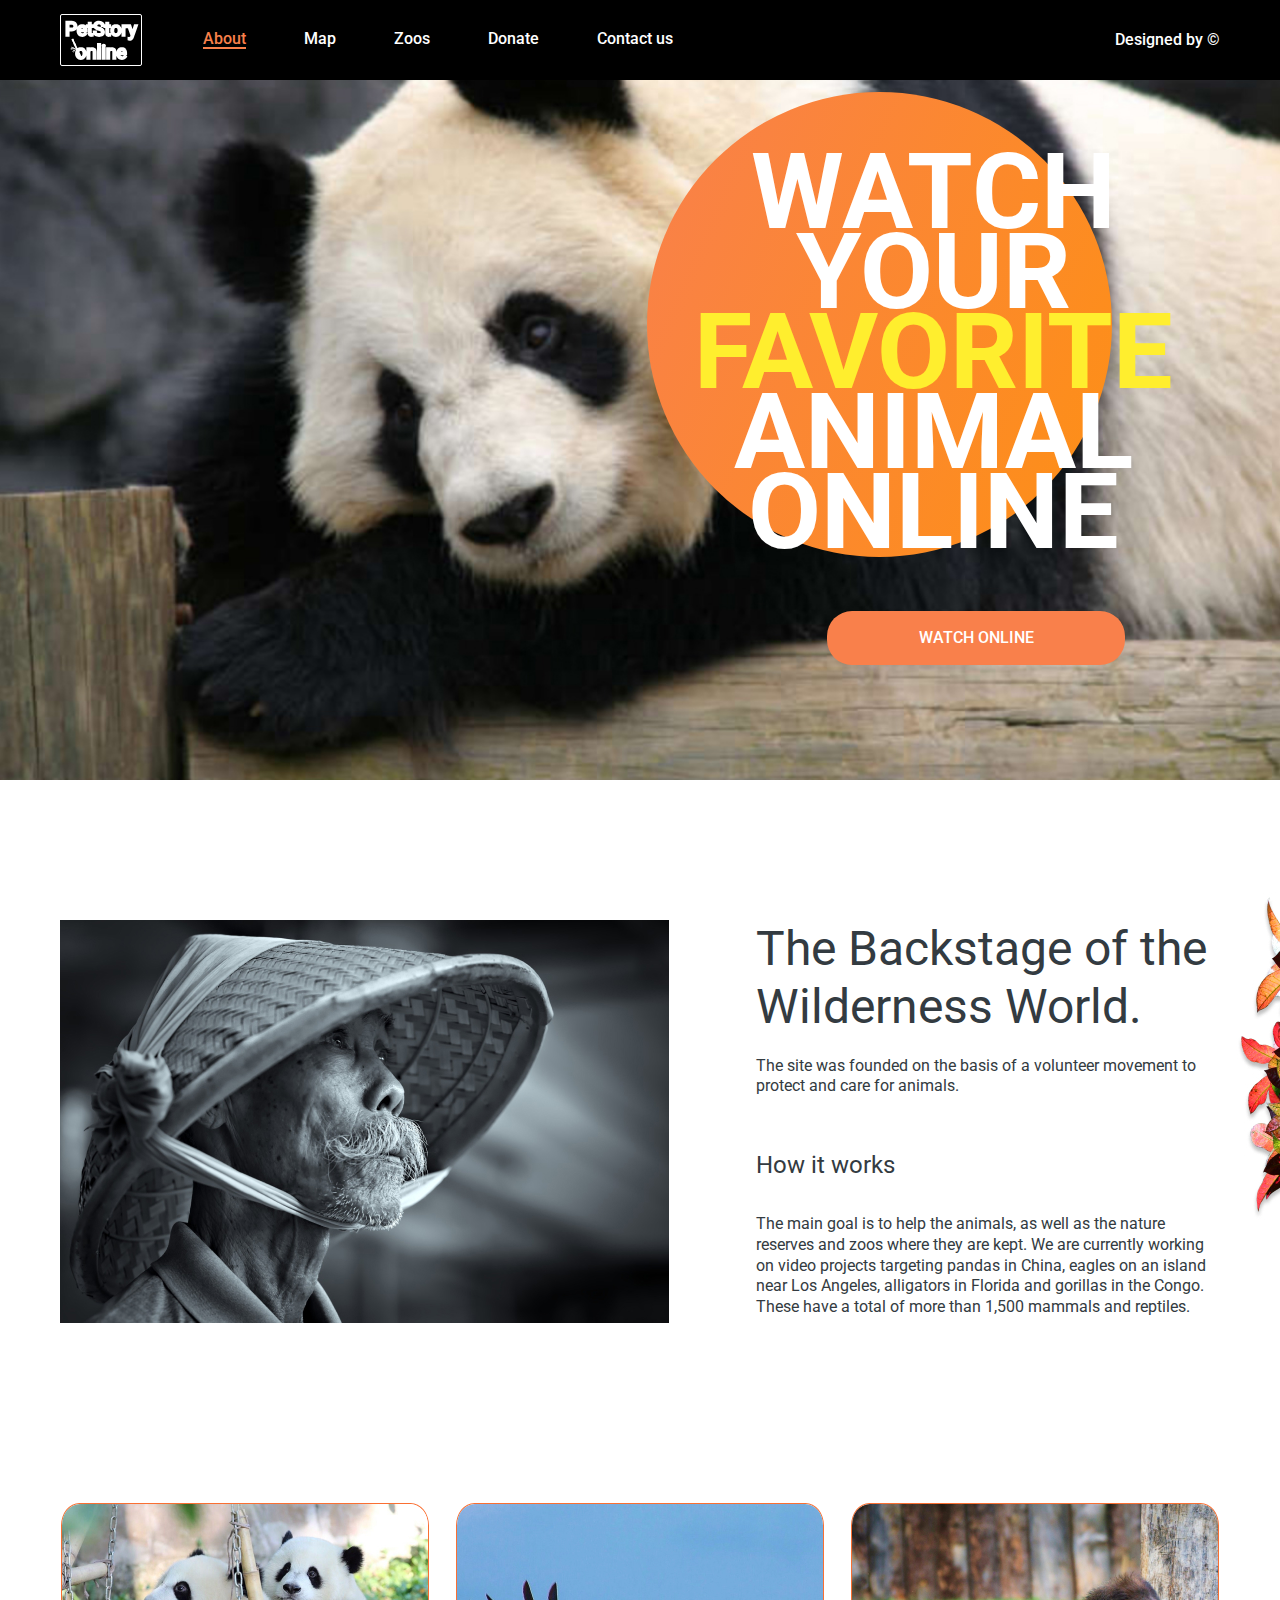
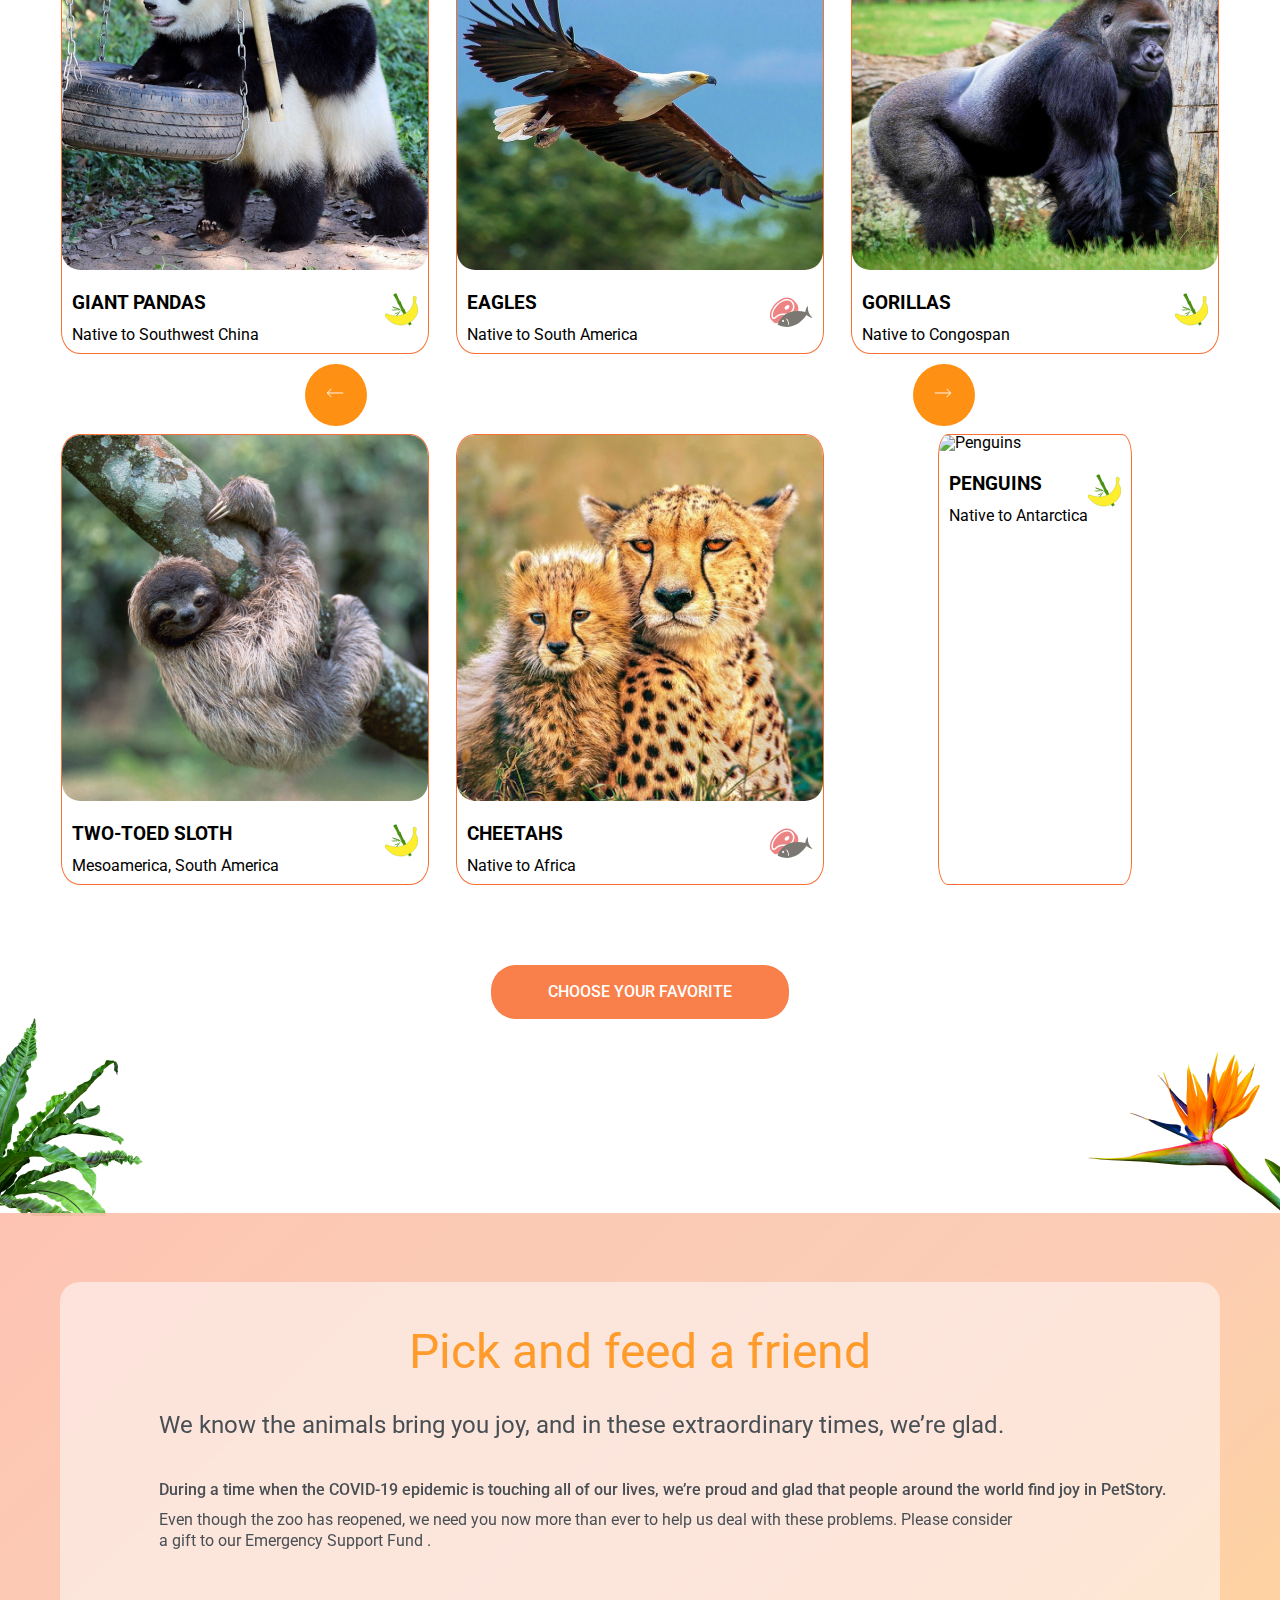
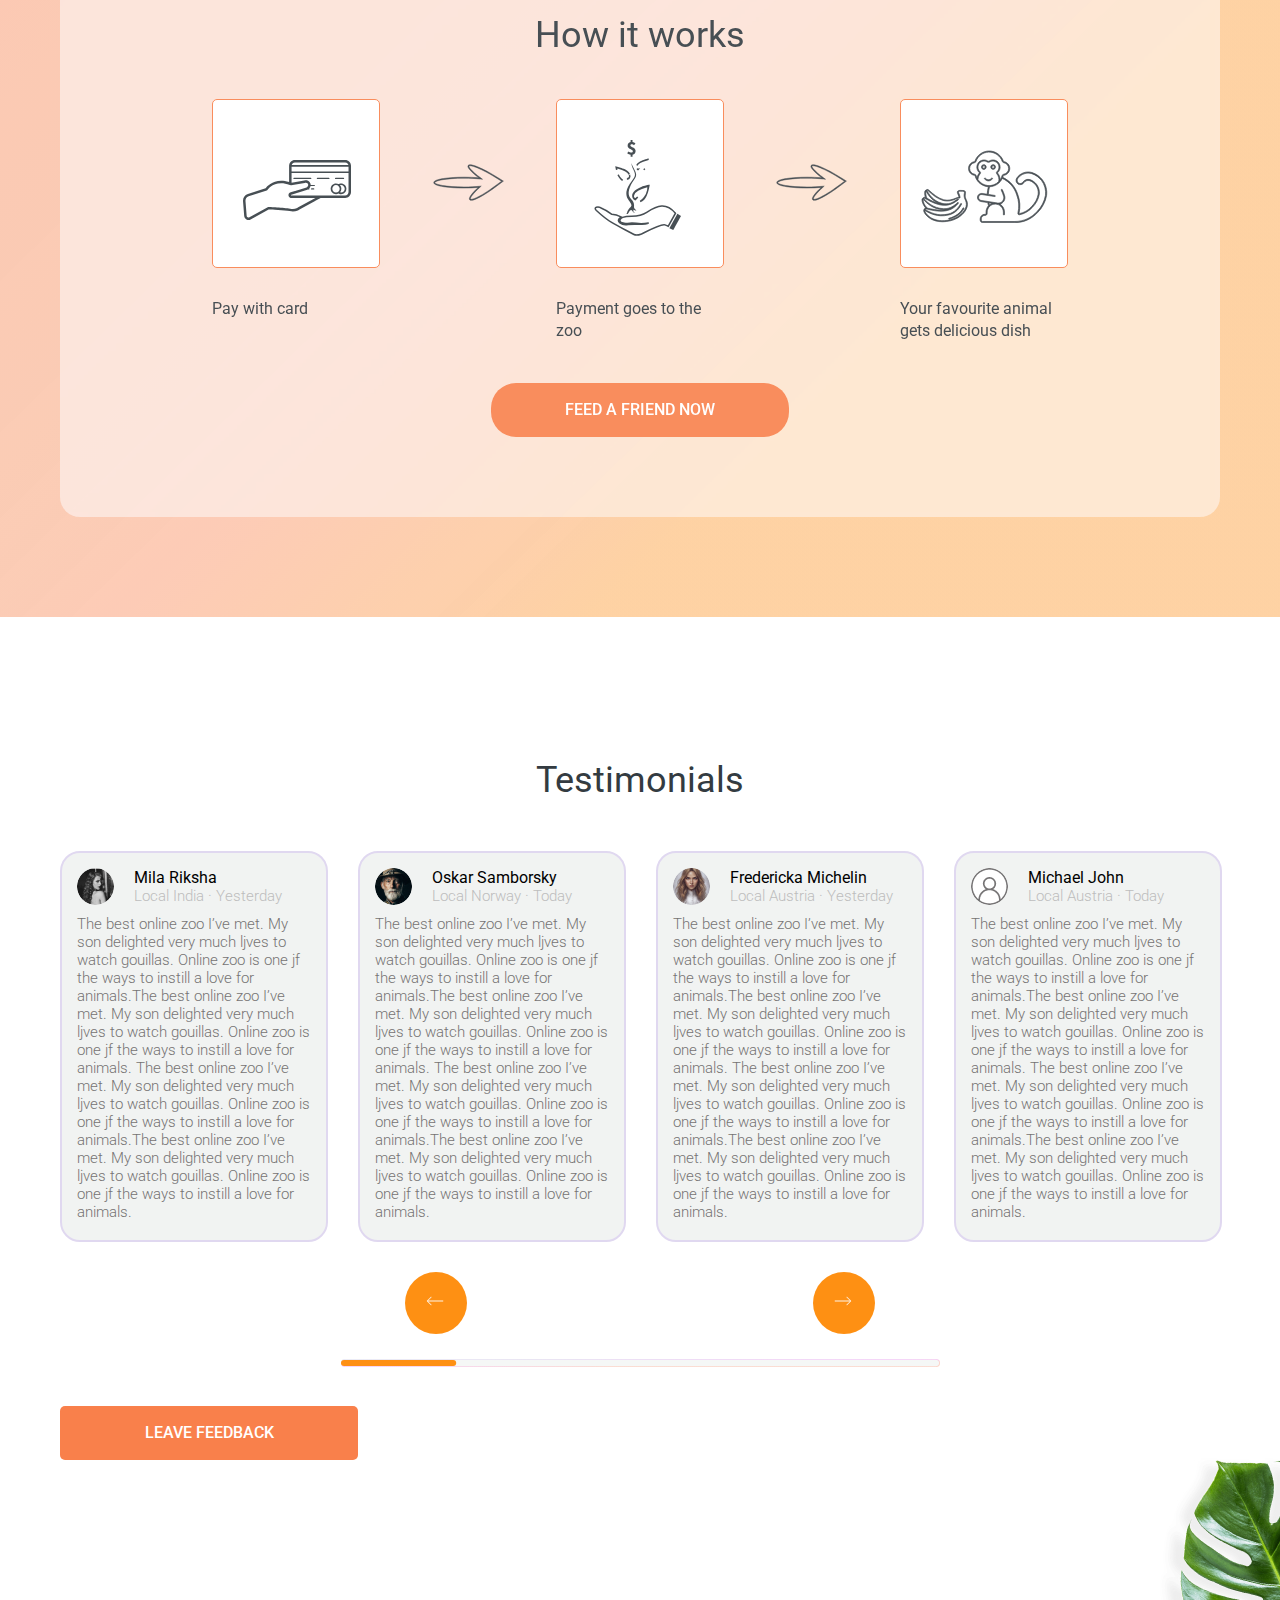
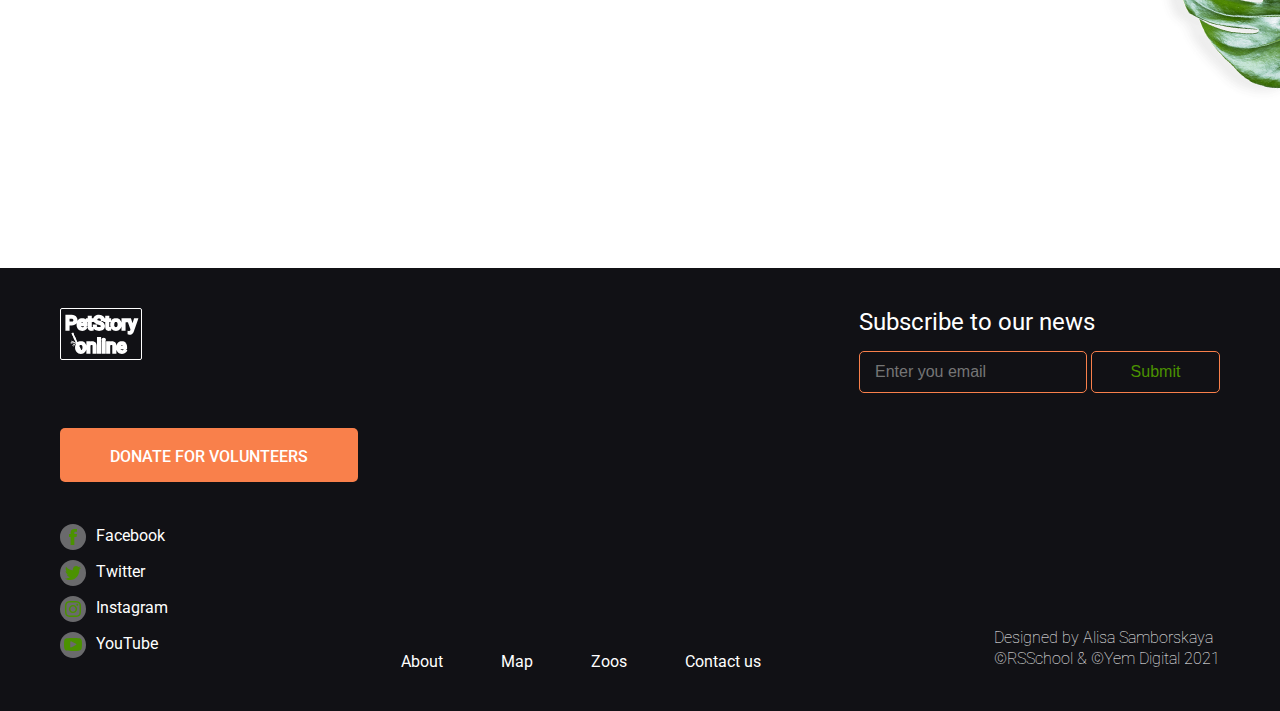
==== commit 75860c19: "docs:start add slider in testimonials block" ====
--- a/index.html
+++ b/index.html
@@ -480,66 +480,221 @@
 
 					<h3 class="testimonials__title">Testimonials</h3>
 
-					<div class="testimonials__items">
-
-						<div class="testimonials__card card">
-							<div class="card__header">
-								<div class="card__avatar">
-									<img class="card__image" src="./assets/images/testimonials_avatar1.jpg" alt="avatar">
-								</div>
-								<div class="card__description">
-									<p class="card__name">Oskar Samborsky</p>
-									<p class="card__location">Local Austria &#183; Yesterday</p>
-								</div>
-							</div>
-							<div class="card__footer">
-								The best online zoo I’ve met. My son delighted very much ljves to watch gouillas. Online zoo is one jf the ways to instill a love for animals.The best online zoo I’ve met. My son delighted very much ljves to watch gouillas. Online zoo is one jf the ways to instill a love for animals. The best online zoo I’ve met. My son delighted very much ljves to watch gouillas. Online zoo is one jf the ways to instill a love for animals.The best online zoo I’ve met. My son delighted very much ljves to watch gouillas. Online zoo is one jf the ways to instill a love for animals.
-							</div>
-						</div>
-
-						<div class="testimonials__card card">
-							<div class="card__header">
-								<div class="card__avatar">
-									<img class="card__image" src="./assets/images/testimonials_avatar1.jpg" alt="avatar">
-								</div>
-								<div class="card__description">
-									<p class="card__name">Oskar Samborsky</p>
-									<p class="card__location">Local Austria &#183; Yesterday</p>
-								</div>
-							</div>
-							<div class="card__footer">
-								The best online zoo I’ve met. My son delighted very much ljves to watch gouillas. Online zoo is one jf the ways to instill a love for animals.The best online zoo I’ve met. My son delighted very much ljves to watch gouillas. Online zoo is one jf the ways to instill a love for animals. The best online zoo I’ve met. My son delighted very much ljves to watch gouillas. Online zoo is one jf the ways to instill a love for animals.The best online zoo I’ve met. My son delighted very much ljves to watch gouillas. Online zoo is one jf the ways to instill a love for animals.
-							</div>
-						</div>
-
-						<div class="testimonials__card card">
-							<div class="card__header">
-								<div class="card__avatar">
-									<img class="card__image" src="./assets/images/testimonials_avatar1.jpg" alt="avatar">
-								</div>
-								<div class="card__description">
-									<p class="card__name">Oskar Samborsky</p>
-									<p class="card__location">Local Austria &#183; Yesterday</p>
-								</div>
-							</div>
-							<div class="card__footer">
-								The best online zoo I’ve met. My son delighted very much ljves to watch gouillas. Online zoo is one jf the ways to instill a love for animals.The best online zoo I’ve met. My son delighted very much ljves to watch gouillas. Online zoo is one jf the ways to instill a love for animals. The best online zoo I’ve met. My son delighted very much ljves to watch gouillas. Online zoo is one jf the ways to instill a love for animals.The best online zoo I’ve met. My son delighted very much ljves to watch gouillas. Online zoo is one jf the ways to instill a love for animals.
-							</div>
-						</div>
-
-						<div class="testimonials__card card">
-							<div class="card__header">
-								<div class="card__avatar">
-									<img class="card__image" src="./assets/images/testimonials_avatar1.jpg" alt="avatar">
-								</div>
-								<div class="card__description">
-									<p class="card__name">Oskar Samborsky</p>
-									<p class="card__location">Local Austria &#183; Yesterday</p>
-								</div>
-							</div>
-							<div class="card__footer">
-								The best online zoo I’ve met. My son delighted very much ljves to watch gouillas. Online zoo is one jf the ways to instill a love for animals.The best online zoo I’ve met. My son delighted very much ljves to watch gouillas. Online zoo is one jf the ways to instill a love for animals. The best online zoo I’ve met. My son delighted very much ljves to watch gouillas. Online zoo is one jf the ways to instill a love for animals.The best online zoo I’ve met. My son delighted very much ljves to watch gouillas. Online zoo is one jf the ways to instill a love for animals.
-							</div>
+					<div class="testimonials__items-conteiner">
+
+						<div class="testimonials__items">
+
+							<div class="testimonials__card card">
+								<div class="card__header">
+									<div class="card__avatar">
+										<img class="card__image" src="./assets/images/testimonials_avatar3.jpg" alt="avatar">
+									</div>
+									<div class="card__description">
+										<p class="card__name">Mila Riksha</p>
+										<p class="card__location">Local India &#183; Yesterday</p>
+									</div>
+								</div>
+								<div class="card__footer">
+									The best online zoo I’ve met. My son delighted very much ljves to watch gouillas. Online zoo
+									is one jf the ways to instill a love for animals.The best online zoo I’ve met. My son
+									delighted very much ljves to watch gouillas. Online zoo is one jf the ways to instill a love
+									for animals. The best online zoo I’ve met. My son delighted very much ljves to watch
+									gouillas. Online zoo is one jf the ways to instill a love for animals.The best online zoo
+									I’ve met. My son delighted very much ljves to watch gouillas. Online zoo is one jf the ways
+									to instill a love for animals.
+								</div>
+							</div>
+
+							<div class="testimonials__card card">
+								<div class="card__header">
+									<div class="card__avatar">
+										<img class="card__image" src="./assets/images/testimonials_avatar1.jpg" alt="avatar">
+									</div>
+									<div class="card__description">
+										<p class="card__name">Oskar Samborsky</p>
+										<p class="card__location">Local Norway &#183; Today</p>
+									</div>
+								</div>
+								<div class="card__footer">
+									The best online zoo I’ve met. My son delighted very much ljves to watch gouillas. Online zoo
+									is one jf the ways to instill a love for animals.The best online zoo I’ve met. My son
+									delighted very much ljves to watch gouillas. Online zoo is one jf the ways to instill a love
+									for animals. The best online zoo I’ve met. My son delighted very much ljves to watch
+									gouillas. Online zoo is one jf the ways to instill a love for animals.The best online zoo
+									I’ve met. My son delighted very much ljves to watch gouillas. Online zoo is one jf the ways
+									to instill a love for animals.
+								</div>
+							</div>
+
+							<div class="testimonials__card card">
+								<div class="card__header">
+									<div class="card__avatar">
+										<img class="card__image" src="./assets/images/testimonials_avatar2.jpg" alt="avatar">
+									</div>
+									<div class="card__description">
+										<p class="card__name">Fredericka Michelin</p>
+										<p class="card__location">Local Austria &#183; Yesterday</p>
+									</div>
+								</div>
+								<div class="card__footer">
+									The best online zoo I’ve met. My son delighted very much ljves to watch gouillas. Online zoo
+									is one jf the ways to instill a love for animals.The best online zoo I’ve met. My son
+									delighted very much ljves to watch gouillas. Online zoo is one jf the ways to instill a love
+									for animals. The best online zoo I’ve met. My son delighted very much ljves to watch
+									gouillas. Online zoo is one jf the ways to instill a love for animals.The best online zoo
+									I’ve met. My son delighted very much ljves to watch gouillas. Online zoo is one jf the ways
+									to instill a love for animals.
+								</div>
+							</div>
+
+							<div class="testimonials__card card">
+								<div class="card__header">
+									<div class="card__avatar">
+										<img class="card__image" src="./assets/images/testimonials_avatar4.jpg" alt="avatar">
+									</div>
+									<div class="card__description">
+										<p class="card__name">Michael John </p>
+										<p class="card__location">Local Austria &#183; Today</p>
+									</div>
+								</div>
+								<div class="card__footer">
+									The best online zoo I’ve met. My son delighted very much ljves to watch gouillas. Online zoo
+									is one jf the ways to instill a love for animals.The best online zoo I’ve met. My son
+									delighted very much ljves to watch gouillas. Online zoo is one jf the ways to instill a love
+									for animals. The best online zoo I’ve met. My son delighted very much ljves to watch
+									gouillas. Online zoo is one jf the ways to instill a love for animals.The best online zoo
+									I’ve met. My son delighted very much ljves to watch gouillas. Online zoo is one jf the ways
+									to instill a love for animals.
+								</div>
+							</div>
+
+							<div class="testimonials__card card">
+								<div class="card__header">
+									<div class="card__avatar">
+										<img class="card__image" src="./assets/images/testimonials_avatar2.jpg" alt="avatar">
+									</div>
+									<div class="card__description">
+										<p class="card__name">Patricia Velington</p>
+										<p class="card__location">Local United Kingdom &#183; Today</p>
+									</div>
+								</div>
+								<div class="card__footer">
+									The best online zoo I’ve met. My son delighted very much ljves to watch gouillas. Online zoo
+									is one jf the ways to instill a love for animals.The best online zoo I’ve met. My son
+									delighted very much ljves to watch gouillas. Online zoo is one jf the ways to instill a love
+									for animals. The best online zoo I’ve met. My son delighted very much ljves to watch
+									gouillas. Online zoo is one jf the ways to instill a love for animals.The best online zoo
+									I’ve met. My son delighted very much ljves to watch gouillas. Online zoo is one jf the ways
+									to instill a love for animals.
+								</div>
+							</div>
+
+							<div class="testimonials__card card">
+								<div class="card__header">
+									<div class="card__avatar">
+										<img class="card__image" src="./assets/images/testimonials_avatar4.jpg" alt="avatar">
+									</div>
+									<div class="card__description">
+										<p class="card__name">Ammon Ra </p>
+										<p class="card__location">Local Egypt &#183; Today</p>
+									</div>
+								</div>
+								<div class="card__footer">
+									The best online zoo I’ve met. My son delighted very much ljves to watch gouillas. Online zoo
+									is one jf the ways to instill a love for animals.The best online zoo I’ve met. My son
+									delighted very much ljves to watch gouillas. Online zoo is one jf the ways to instill a love
+									for animals. The best online zoo I’ve met. My son delighted very much ljves to watch
+									gouillas. Online zoo is one jf the ways to instill a love for animals.The best online zoo
+									I’ve met. My son delighted very much ljves to watch gouillas. Online zoo is one jf the ways
+									to instill a love for animals.
+								</div>
+							</div>
+
+							<div class="testimonials__card card">
+								<div class="card__header">
+									<div class="card__avatar">
+										<img class="card__image" src="./assets/images/testimonials_avatar3.jpg" alt="avatar">
+									</div>
+									<div class="card__description">
+										<p class="card__name">Regina Falangee </p>
+										<p class="card__location">Local United States &#183; Today</p>
+									</div>
+								</div>
+								<div class="card__footer">
+									The best online zoo I’ve met. My son delighted very much ljves to watch gouillas. Online zoo
+									is one jf the ways to instill a love for animals.The best online zoo I’ve met. My son
+									delighted very much ljves to watch gouillas. Online zoo is one jf the ways to instill a love
+									for animals. The best online zoo I’ve met. My son delighted very much ljves to watch
+									gouillas. Online zoo is one jf the ways to instill a love for animals.The best online zoo
+									I’ve met. My son delighted very much ljves to watch gouillas. Online zoo is one jf the ways
+									to instill a love for animals.
+								</div>
+							</div>
+
+							<div class="testimonials__card card">
+								<div class="card__header">
+									<div class="card__avatar">
+										<img class="card__image" src="./assets/images/testimonials_avatar4.jpg" alt="avatar">
+									</div>
+									<div class="card__description">
+										<p class="card__name">Michael John </p>
+										<p class="card__location">Local Austria &#183; Today</p>
+									</div>
+								</div>
+								<div class="card__footer">
+									The best online zoo I’ve met. My son delighted very much ljves to watch gouillas. Online zoo
+									is one jf the ways to instill a love for animals.The best online zoo I’ve met. My son
+									delighted very much ljves to watch gouillas. Online zoo is one jf the ways to instill a love
+									for animals. The best online zoo I’ve met. My son delighted very much ljves to watch
+									gouillas. Online zoo is one jf the ways to instill a love for animals.The best online zoo
+									I’ve met. My son delighted very much ljves to watch gouillas. Online zoo is one jf the ways
+									to instill a love for animals.
+								</div>
+							</div>
+
+							<div class="testimonials__card card">
+								<div class="card__header">
+									<div class="card__avatar">
+										<img class="card__image" src="./assets/images/testimonials_avatar4.jpg" alt="avatar">
+									</div>
+									<div class="card__description">
+										<p class="card__name">Michael John </p>
+										<p class="card__location">Local Austria &#183; Today</p>
+									</div>
+								</div>
+								<div class="card__footer">
+									The best online zoo I’ve met. My son delighted very much ljves to watch gouillas. Online zoo
+									is one jf the ways to instill a love for animals.The best online zoo I’ve met. My son
+									delighted very much ljves to watch gouillas. Online zoo is one jf the ways to instill a love
+									for animals. The best online zoo I’ve met. My son delighted very much ljves to watch
+									gouillas. Online zoo is one jf the ways to instill a love for animals.The best online zoo
+									I’ve met. My son delighted very much ljves to watch gouillas. Online zoo is one jf the ways
+									to instill a love for animals.
+								</div>
+							</div>
+
+							<div class="testimonials__card card">
+								<div class="card__header">
+									<div class="card__avatar">
+										<img class="card__image" src="./assets/images/testimonials_avatar4.jpg" alt="avatar">
+									</div>
+									<div class="card__description">
+										<p class="card__name">Michael John </p>
+										<p class="card__location">Local Austria &#183; Today</p>
+									</div>
+								</div>
+								<div class="card__footer">
+									The best online zoo I’ve met. My son delighted very much ljves to watch gouillas. Online zoo
+									is one jf the ways to instill a love for animals.The best online zoo I’ve met. My son
+									delighted very much ljves to watch gouillas. Online zoo is one jf the ways to instill a love
+									for animals. The best online zoo I’ve met. My son delighted very much ljves to watch
+									gouillas. Online zoo is one jf the ways to instill a love for animals.The best online zoo
+									I’ve met. My son delighted very much ljves to watch gouillas. Online zoo is one jf the ways
+									to instill a love for animals.
+								</div>
+							</div>
+
+
 						</div>
 
 					</div>
--- a/pages/desktop_petstory/style.css
+++ b/pages/desktop_petstory/style.css
@@ -1532,10 +1532,18 @@
 	margin: 140px 0 47px 0;
 }
 
+.testimonials__items-conteiner {
+	width: 1162px;
+	display: flex;
+	overflow: hidden;
+}
+
 .testimonials__items {
 	display: flex;
 	justify-content: space-between;
 	margin: 0 0 30px 0;
+	gap: 30px;
+	position: relative;
 }
 
 .testimonials__images--min {
@@ -1585,11 +1593,10 @@
 }
 .card__header {
 	display: flex;
-	justify-content: space-around;
 	margin: 15px 15px 10px 15px;
 }
 .card__avatar {
-	
+	margin: 0 20px 0 0;
 }
 
 .card__image {
@@ -1621,6 +1628,36 @@
 	font-weight: 300;
 	font-size: 0.9375rem;
 	line-height: 120%;
+}
+
+@keyframes moveRight {
+	from {
+		right: 0;
+	}
+
+	to {
+		right: 300px;
+	}
+}
+
+.transition-right {
+	animation-name: moveRight;
+	animation-duration: 2s;
+}
+
+@keyframes moveLeft {
+	from {
+		right: 0;
+	}
+
+	to {
+		right: -300px;
+	}
+}
+
+.transition-left {
+	animation-name: moveLeft;
+	animation-duration: 2s;
 }
 
 @media (max-width:1380px) {
